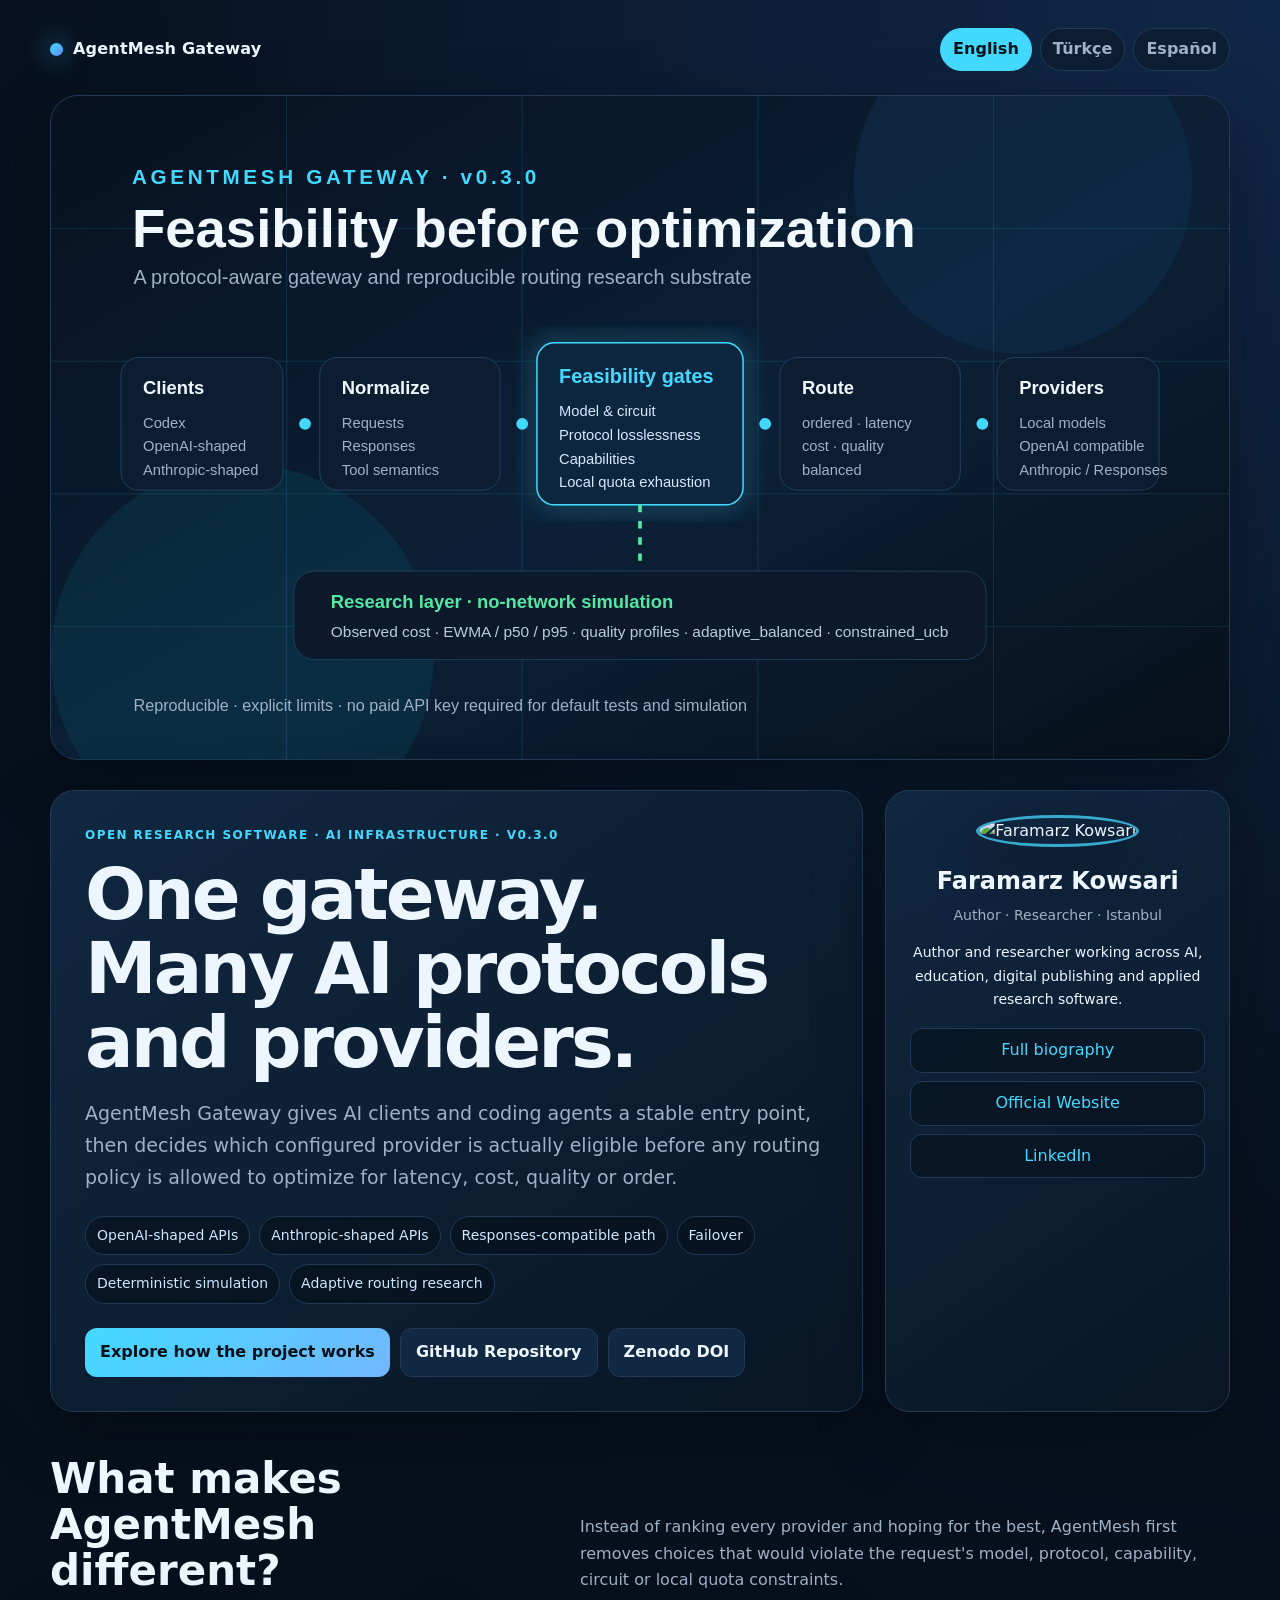
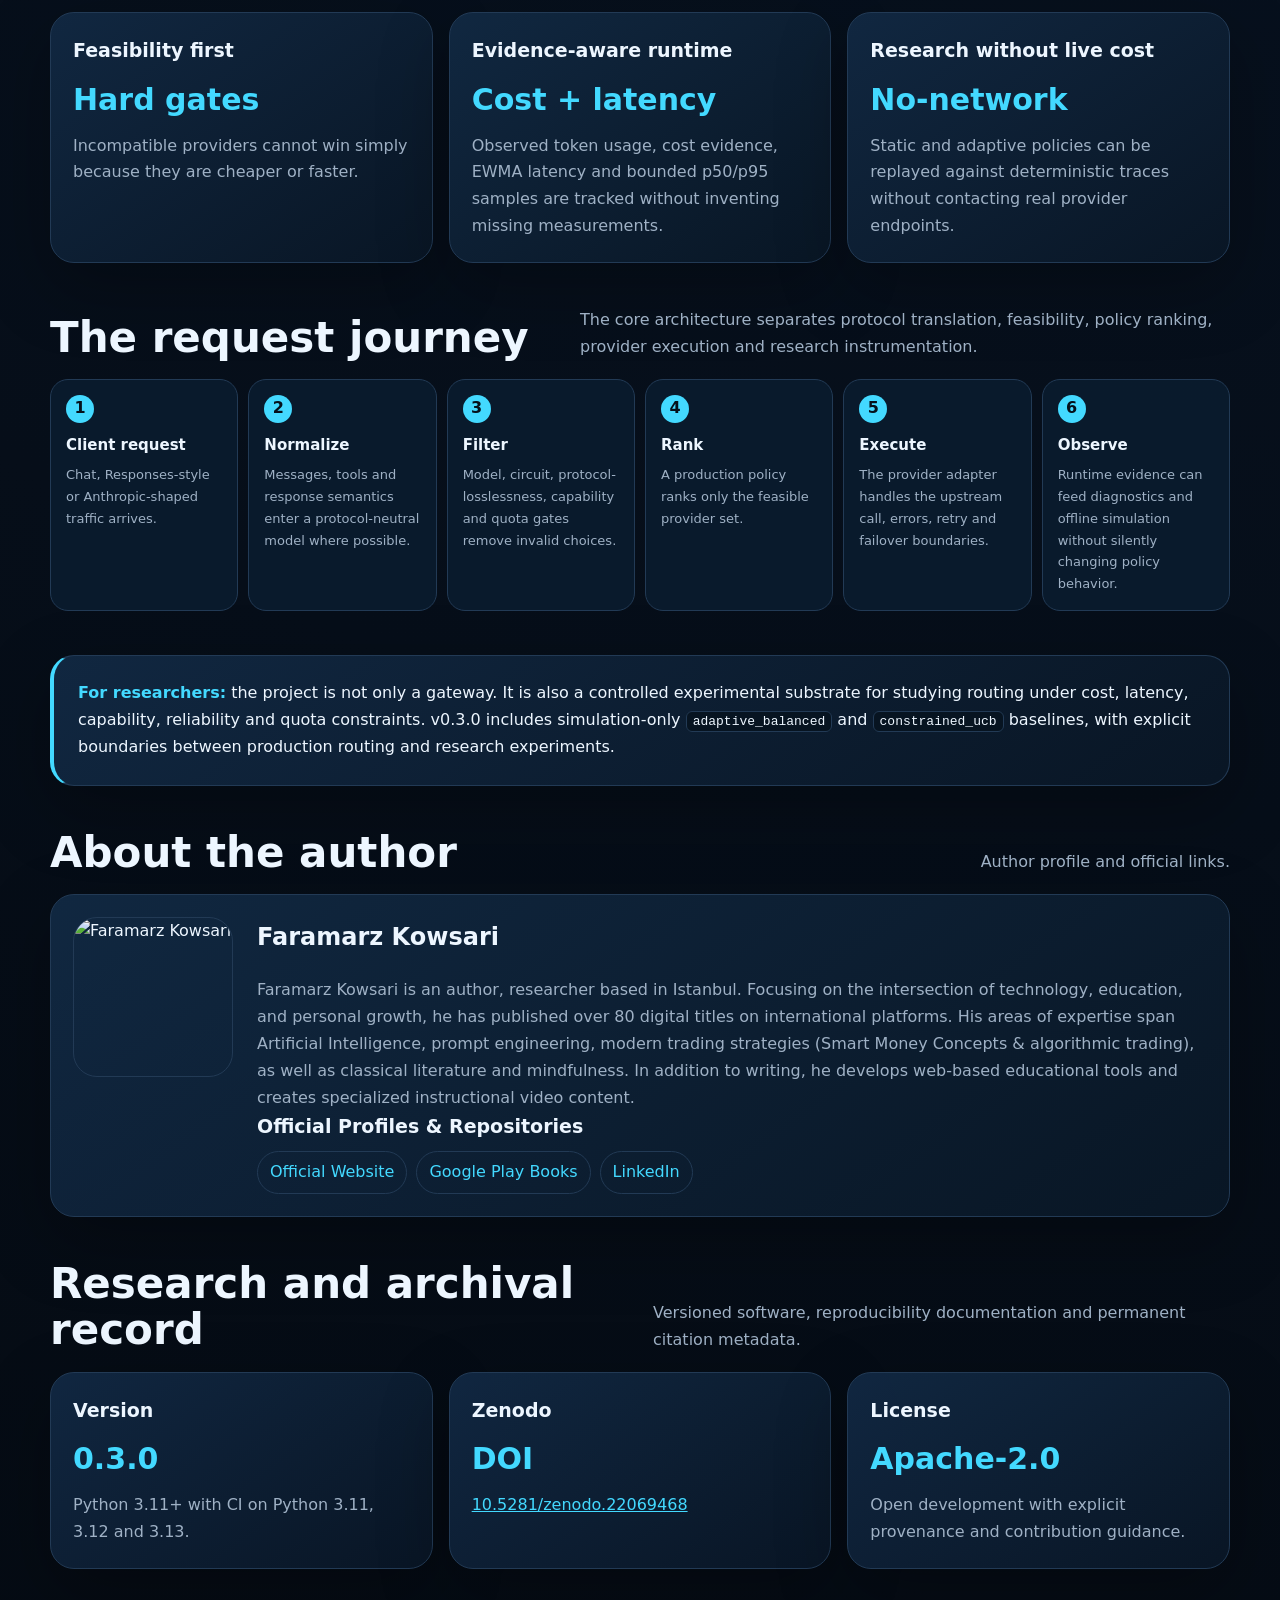
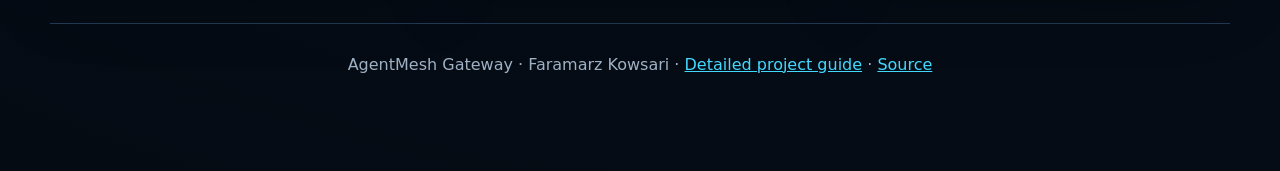
==== docs/index.html @ 1b76b14b "docs: add English AgentMesh landing page" ====
<!doctype html><html lang="en"><head><meta charset="utf-8"><meta name="viewport" content="width=device-width,initial-scale=1"><title>AgentMesh Gateway | Protocol-Aware AI Gateway & Routing Research</title><meta name="description" content="AgentMesh Gateway is a protocol-aware AI coding-agent and model gateway with feasibility-first routing, fallback, observed evidence, deterministic simulation and offline adaptive-routing research tools."><meta name="author" content="Faramarz Kowsari"><meta name="robots" content="index,follow,max-image-preview:large"><link rel="canonical" href="https://faramarzkowsari.github.io/agentmesh-gateway/"><link rel="alternate" hreflang="en" href="https://faramarzkowsari.github.io/agentmesh-gateway/"><link rel="alternate" hreflang="tr" href="https://faramarzkowsari.github.io/agentmesh-gateway/tr/"><link rel="alternate" hreflang="es" href="https://faramarzkowsari.github.io/agentmesh-gateway/es/"><link rel="alternate" hreflang="x-default" href="https://faramarzkowsari.github.io/agentmesh-gateway/"><meta property="og:type" content="website"><meta property="og:title" content="AgentMesh Gateway"><meta property="og:description" content="Feasibility-first AI gateway and reproducible routing research substrate."><meta property="og:url" content="https://faramarzkowsari.github.io/agentmesh-gateway/"><meta property="og:image" content="https://faramarzkowsari.github.io/agentmesh-gateway/assets/agentmesh-hero.svg"><meta name="twitter:card" content="summary_large_image"><link rel="stylesheet" href="assets/site.css"><script type="application/ld+json">{"@context":"https://schema.org","@graph":[{"@type":"Person","@id":"https://faramarzkowsari.github.io/#faramarz-kowsari","name":"Faramarz Kowsari","url":"https://FaramarzKowsari.github.io","image":"https://avatars.githubusercontent.com/u/105053743?v=4&s=640","jobTitle":"Author and Researcher","sameAs":["https://www.linkedin.com/in/faramarzkowsari","https://play.google.com/store/search?q=Faramarz%20Kowsari&c=books"]},{"@type":"SoftwareSourceCode","@id":"https://faramarzkowsari.github.io/agentmesh-gateway/#software","name":"AgentMesh Gateway","version":"0.3.0","codeRepository":"https://github.com/FaramarzKowsari/agentmesh-gateway","programmingLanguage":"Python","license":"https://github.com/FaramarzKowsari/agentmesh-gateway/blob/main/LICENSE","author":{"@id":"https://faramarzkowsari.github.io/#faramarz-kowsari"},"identifier":"10.5281/zenodo.22069468","description":"Protocol-aware AI coding-agent and model gateway with feasibility-first routing and reproducible offline routing research tools."}]}</script></head><body><main class="wrap"><div class="topbar"><div class="brand"><span class="brand-dot"></span>AgentMesh Gateway</div><nav class="lang"><a class="active" href="./">English</a><a href="tr/">Türkçe</a><a href="es/">Español</a></nav></div><div class="hero-image"><img src="assets/agentmesh-hero.svg" alt="AgentMesh Gateway architecture overview"></div><div class="hero-grid"><header class="hero"><div class="eyebrow">Open research software · AI infrastructure · v0.3.0</div><h1>One gateway. Many AI protocols and providers.</h1><p class="lead">AgentMesh Gateway gives AI clients and coding agents a stable entry point, then decides which configured provider is actually eligible before any routing policy is allowed to optimize for latency, cost, quality or order.</p><div class="tags"><span class="tag">OpenAI-shaped APIs</span><span class="tag">Anthropic-shaped APIs</span><span class="tag">Responses-compatible path</span><span class="tag">Failover</span><span class="tag">Deterministic simulation</span><span class="tag">Adaptive routing research</span></div><div class="actions"><a class="btn primary" href="project.html">Explore how the project works</a><a class="btn" href="https://github.com/FaramarzKowsari/agentmesh-gateway">GitHub Repository</a><a class="btn" href="https://doi.org/10.5281/zenodo.22069468">Zenodo DOI</a></div></header><aside class="profile"><img src="https://avatars.githubusercontent.com/u/105053743?v=4&s=640" alt="Faramarz Kowsari"><h2>Faramarz Kowsari</h2><p class="role">Author · Researcher · Istanbul</p><p>Author and researcher working across AI, education, digital publishing and applied research software.</p><div class="profile-links"><a href="#author">Full biography</a><a href="https://FaramarzKowsari.github.io">Official Website</a><a href="https://www.linkedin.com/in/faramarzkowsari">LinkedIn</a></div></aside></div><section><div class="section-title"><h2>What makes AgentMesh different?</h2><p>Instead of ranking every provider and hoping for the best, AgentMesh first removes choices that would violate the request's model, protocol, capability, circuit or local quota constraints.</p></div><div class="grid"><div class="card"><h3>Feasibility first</h3><strong class="metric">Hard gates</strong><p>Incompatible providers cannot win simply because they are cheaper or faster.</p></div><div class="card"><h3>Evidence-aware runtime</h3><strong class="metric">Cost + latency</strong><p>Observed token usage, cost evidence, EWMA latency and bounded p50/p95 samples are tracked without inventing missing measurements.</p></div><div class="card"><h3>Research without live cost</h3><strong class="metric">No-network</strong><p>Static and adaptive policies can be replayed against deterministic traces without contacting real provider endpoints.</p></div></div></section><section><div class="section-title"><h2>The request journey</h2><p>The core architecture separates protocol translation, feasibility, policy ranking, provider execution and research instrumentation.</p></div><div class="flow"><div class="step"><span class="n">1</span><h3>Client request</h3><p>Chat, Responses-style or Anthropic-shaped traffic arrives.</p></div><div class="step"><span class="n">2</span><h3>Normalize</h3><p>Messages, tools and response semantics enter a protocol-neutral model where possible.</p></div><div class="step"><span class="n">3</span><h3>Filter</h3><p>Model, circuit, protocol-losslessness, capability and quota gates remove invalid choices.</p></div><div class="step"><span class="n">4</span><h3>Rank</h3><p>A production policy ranks only the feasible provider set.</p></div><div class="step"><span class="n">5</span><h3>Execute</h3><p>The provider adapter handles the upstream call, errors, retry and failover boundaries.</p></div><div class="step"><span class="n">6</span><h3>Observe</h3><p>Runtime evidence can feed diagnostics and offline simulation without silently changing policy behavior.</p></div></div></section><section><div class="callout"><strong>For researchers:</strong> the project is not only a gateway. It is also a controlled experimental substrate for studying routing under cost, latency, capability, reliability and quota constraints. v0.3.0 includes simulation-only <code>adaptive_balanced</code> and <code>constrained_ucb</code> baselines, with explicit boundaries between production routing and research experiments.</div></section><section id="author"><div class="section-title"><h2>About the author</h2><p>Author profile and official links.</p></div><div class="card author"><img src="https://avatars.githubusercontent.com/u/105053743?v=4&s=640" alt="Faramarz Kowsari"><div><h2>Faramarz Kowsari</h2><p>Faramarz Kowsari is an author, researcher based in Istanbul. Focusing on the intersection of technology, education, and personal growth, he has published over 80 digital titles on international platforms. His areas of expertise span Artificial Intelligence, prompt engineering, modern trading strategies (Smart Money Concepts &amp; algorithmic trading), as well as classical literature and mindfulness. In addition to writing, he develops web-based educational tools and creates specialized instructional video content.</p><h3>Official Profiles &amp; Repositories</h3><div class="official"><a href="https://FaramarzKowsari.github.io">Official Website</a><a href="https://play.google.com/store/search?q=Faramarz%20Kowsari&c=books">Google Play Books</a><a href="https://www.linkedin.com/in/faramarzkowsari">LinkedIn</a></div></div></div></section><section><div class="section-title"><h2>Research and archival record</h2><p>Versioned software, reproducibility documentation and permanent citation metadata.</p></div><div class="grid"><div class="card"><h3>Version</h3><strong class="metric">0.3.0</strong><p>Python 3.11+ with CI on Python 3.11, 3.12 and 3.13.</p></div><div class="card"><h3>Zenodo</h3><strong class="metric">DOI</strong><p><a href="https://doi.org/10.5281/zenodo.22069468">10.5281/zenodo.22069468</a></p></div><div class="card"><h3>License</h3><strong class="metric">Apache-2.0</strong><p>Open development with explicit provenance and contribution guidance.</p></div></div></section><footer class="footer">AgentMesh Gateway · Faramarz Kowsari · <a href="project.html">Detailed project guide</a> · <a href="https://github.com/FaramarzKowsari/agentmesh-gateway">Source</a></footer></main></body></html>
---- docs/assets/site.css ----
:root{--bg:#07111f;--panel:#0d1d31;--panel2:#10263f;--line:#223a55;--text:#edf6ff;--muted:#9fb1c5;--cyan:#43d9ff;--blue:#5b8cff;--green:#55e7a3;--orange:#ffb45c;--shadow:0 24px 70px rgba(0,0,0,.28)}*{box-sizing:border-box}html{scroll-behavior:smooth}body{margin:0;background:radial-gradient(circle at top right,#102848 0,#07111f 34%,#050b13 100%);color:var(--text);font-family:Inter,ui-sans-serif,system-ui,-apple-system,BlinkMacSystemFont,"Segoe UI",sans-serif;line-height:1.68}a{color:var(--cyan)}img{max-width:100%}.wrap{width:min(1180px,calc(100% - 34px));margin:auto;padding:28px 0 64px}.topbar{display:flex;align-items:center;justify-content:space-between;gap:18px;margin-bottom:24px}.brand{display:flex;align-items:center;gap:10px;font-weight:850;letter-spacing:.2px}.brand-dot{width:13px;height:13px;border-radius:50%;background:linear-gradient(135deg,var(--cyan),var(--blue));box-shadow:0 0 26px rgba(67,217,255,.8)}.lang{display:flex;gap:8px;flex-wrap:wrap}.lang a{padding:7px 12px;border:1px solid var(--line);border-radius:999px;text-decoration:none;color:var(--muted);font-weight:700;background:rgba(12,27,45,.72)}.lang a.active{background:var(--cyan);color:#04101a;border-color:var(--cyan)}.hero-image{border:1px solid var(--line);border-radius:28px;overflow:hidden;background:var(--panel);box-shadow:var(--shadow);margin-bottom:30px}.hero-image img{display:block;width:100%;height:auto}.hero-grid{display:grid;grid-template-columns:minmax(0,1.7fr) minmax(280px,.72fr);gap:22px;align-items:stretch}.hero,.profile,.card,.doc-card,.faq details,.callout{border:1px solid var(--line);background:linear-gradient(145deg,rgba(17,40,66,.96),rgba(9,22,37,.96));border-radius:24px;box-shadow:var(--shadow)}.hero{padding:34px}.eyebrow{color:var(--cyan);font-weight:850;text-transform:uppercase;letter-spacing:.12em;font-size:12px}.hero h1{font-size:clamp(38px,6vw,72px);line-height:1.03;margin:12px 0 18px;letter-spacing:-.04em}.hero .lead{font-size:19px;color:var(--muted);max-width:820px}.tags{display:flex;gap:9px;flex-wrap:wrap;margin:22px 0}.tag{border:1px solid var(--line);border-radius:999px;padding:7px 11px;color:#cfe7ff;background:rgba(5,14,24,.56);font-size:14px}.actions{display:flex;flex-wrap:wrap;gap:10px;margin-top:24px}.btn{display:inline-flex;align-items:center;justify-content:center;padding:10px 15px;border-radius:12px;text-decoration:none;font-weight:800;border:1px solid var(--line);background:#102841;color:var(--text)}.btn.primary{background:linear-gradient(135deg,var(--cyan),#72b7ff);color:#04101a;border:0}.btn.secondary{background:rgba(8,20,34,.75)}.profile{padding:24px;text-align:center}.profile img{width:152px;height:152px;border-radius:50%;object-fit:cover;border:3px solid rgba(67,217,255,.75);box-shadow:0 16px 50px rgba(0,0,0,.32)}.profile h2{margin:14px 0 2px;font-size:24px}.profile .role{color:var(--muted);margin:0 0 14px}.profile p{font-size:14px}.profile-links{display:grid;gap:8px;margin-top:16px}.profile-links a{text-decoration:none;border:1px solid var(--line);border-radius:12px;padding:8px;background:rgba(6,17,29,.62)}section{margin-top:44px}.section-title{display:flex;align-items:end;justify-content:space-between;gap:20px;margin-bottom:18px}.section-title h2{font-size:clamp(28px,4vw,42px);line-height:1.1;margin:0}.section-title p{color:var(--muted);max-width:650px;margin:0}.grid{display:grid;grid-template-columns:repeat(3,1fr);gap:16px}.card{padding:22px}.card h3{margin:0 0 8px;font-size:19px}.card strong.metric{display:block;font-size:30px;color:var(--cyan);margin:7px 0}.card p{margin:0;color:var(--muted)}.flow{display:grid;grid-template-columns:repeat(6,1fr);gap:10px}.flow .step{min-height:128px;padding:15px;border:1px solid var(--line);border-radius:18px;background:rgba(10,29,48,.84)}.flow .n{display:inline-flex;width:28px;height:28px;border-radius:50%;align-items:center;justify-content:center;background:var(--cyan);color:#05111b;font-weight:900}.flow h3{font-size:15px;margin:10px 0 6px}.flow p{font-size:13px;color:var(--muted);margin:0}.callout{padding:24px;border-left:4px solid var(--cyan)}.callout strong{color:var(--cyan)}.author{display:grid;grid-template-columns:160px 1fr;gap:24px;align-items:start}.author img{width:160px;height:160px;border-radius:24px;object-fit:cover;border:1px solid var(--line)}.author h2{margin-top:0}.author p{color:var(--muted)}.official{display:flex;flex-wrap:wrap;gap:9px}.official a{border:1px solid var(--line);border-radius:999px;padding:7px 12px;text-decoration:none}.footer{margin-top:54px;padding:28px 0;border-top:1px solid var(--line);color:var(--muted);text-align:center}.doc-header{padding:34px;border:1px solid var(--line);border-radius:28px;background:linear-gradient(145deg,rgba(17,40,66,.97),rgba(8,19,33,.97));box-shadow:var(--shadow)}.doc-header h1{font-size:clamp(36px,6vw,64px);line-height:1.06;margin:10px 0}.doc-header p{font-size:19px;color:var(--muted);max-width:900px}.doc-layout{display:grid;grid-template-columns:250px minmax(0,1fr);gap:26px;margin-top:28px}.toc{position:sticky;top:18px;align-self:start;border:1px solid var(--line);border-radius:20px;padding:18px;background:rgba(9,23,39,.94)}.toc strong{display:block;margin-bottom:8px}.toc a{display:block;padding:6px 0;color:var(--muted);text-decoration:none;font-size:14px}.toc a:hover{color:var(--cyan)}.doc article{min-width:0}.doc-card{padding:26px;margin-bottom:18px}.doc-card h2{font-size:28px;margin-top:0}.doc-card h3{margin-bottom:6px}.doc-card p,.doc-card li{color:#c8d5e3}.doc-card table{width:100%;border-collapse:collapse;margin-top:15px}.doc-card th,.doc-card td{padding:12px;border:1px solid var(--line);text-align:left;vertical-align:top}.doc-card th{background:rgba(67,217,255,.08)}code{background:#071421;border:1px solid var(--line);padding:2px 6px;border-radius:6px}.code{overflow:auto;background:#050c14;border:1px solid var(--line);border-radius:16px;padding:16px;color:#d8ecff}.faq details{padding:18px 20px;margin-bottom:10px}.faq summary{cursor:pointer;font-weight:800}.faq details p{color:var(--muted)}.badge-row{display:flex;flex-wrap:wrap;gap:8px}.badge{display:inline-flex;padding:7px 10px;border-radius:10px;background:rgba(67,217,255,.08);border:1px solid rgba(67,217,255,.28);color:#c6f4ff;font-size:13px}.muted{color:var(--muted)}@media(max-width:980px){.hero-grid,.doc-layout{grid-template-columns:1fr}.toc{position:relative;top:0}.flow{grid-template-columns:repeat(3,1fr)}.grid{grid-template-columns:1fr 1fr}}@media(max-width:680px){.wrap{width:min(100% - 22px,1180px);padding-top:16px}.topbar{align-items:flex-start;flex-direction:column}.hero{padding:24px}.profile{padding:20px}.grid,.flow,.author{grid-template-columns:1fr}.author img{width:120px;height:120px}.section-title{align-items:flex-start;flex-direction:column}.doc-header{padding:24px}.doc-card{padding:20px}}
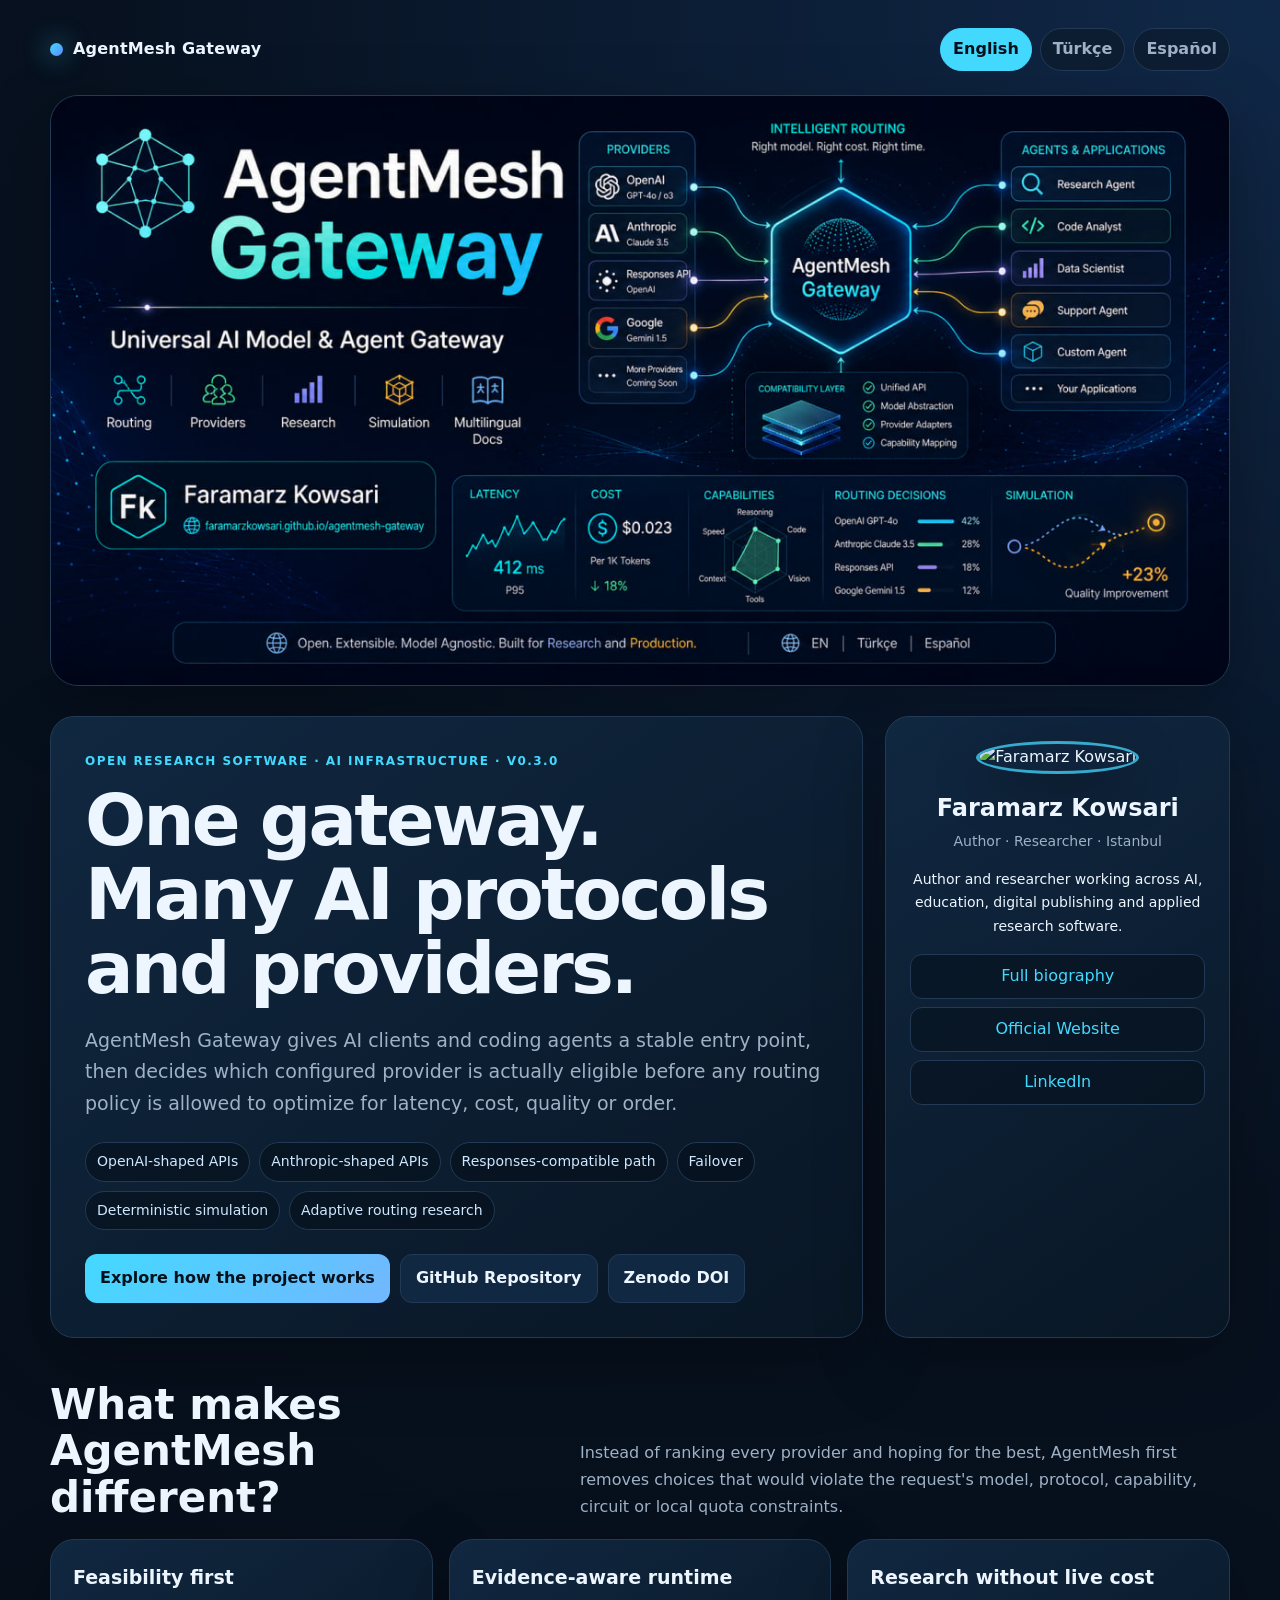
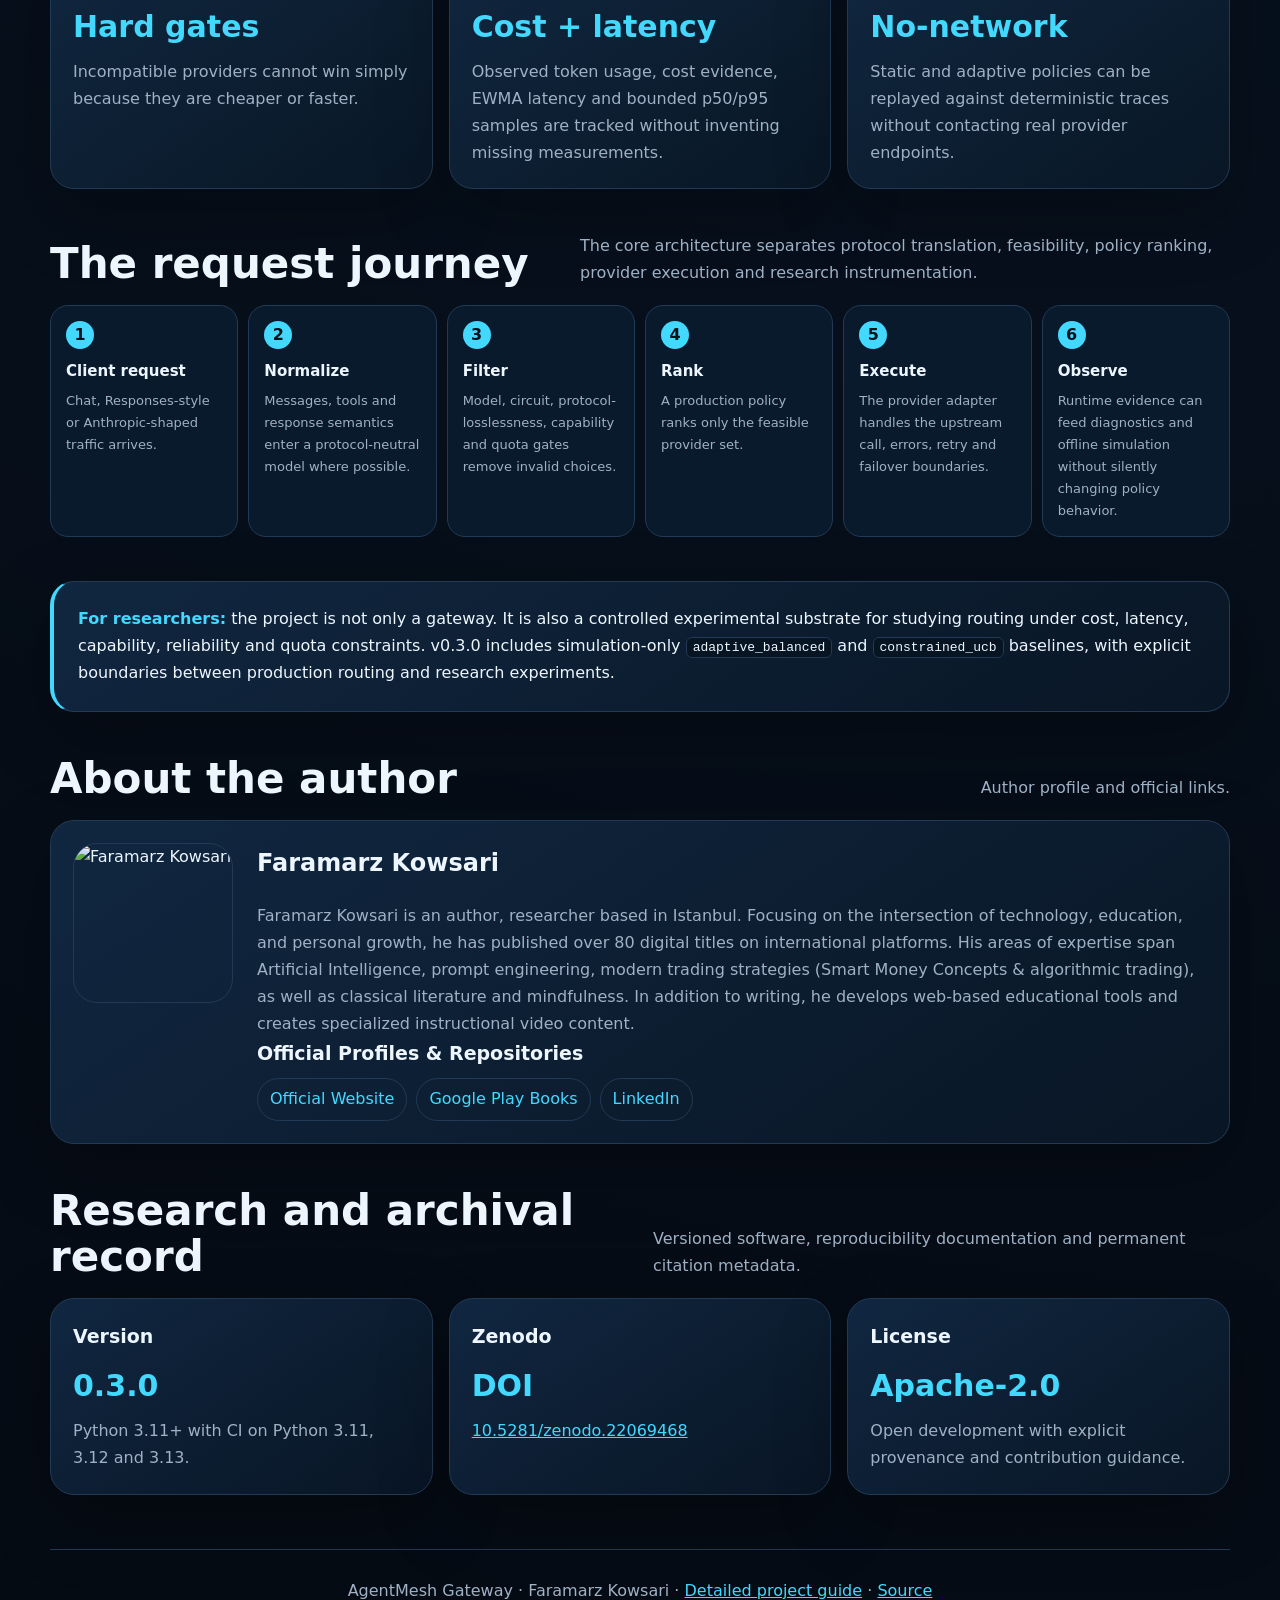
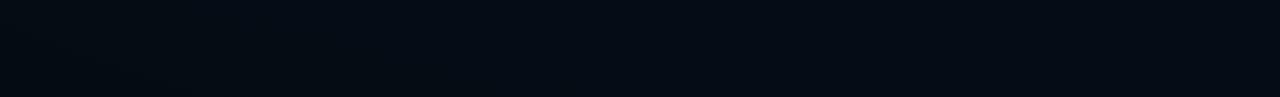
==== commit 52c9e530: "docs: integrate social preview and repair DOI badge" ====
--- a/docs/index.html
+++ b/docs/index.html
@@ -1 +1 @@
-<!doctype html><html lang="en"><head><meta charset="utf-8"><meta name="viewport" content="width=device-width,initial-scale=1"><title>AgentMesh Gateway | Protocol-Aware AI Gateway & Routing Research</title><meta name="description" content="AgentMesh Gateway is a protocol-aware AI coding-agent and model gateway with feasibility-first routing, fallback, observed evidence, deterministic simulation and offline adaptive-routing research tools."><meta name="author" content="Faramarz Kowsari"><meta name="robots" content="index,follow,max-image-preview:large"><link rel="canonical" href="https://faramarzkowsari.github.io/agentmesh-gateway/"><link rel="alternate" hreflang="en" href="https://faramarzkowsari.github.io/agentmesh-gateway/"><link rel="alternate" hreflang="tr" href="https://faramarzkowsari.github.io/agentmesh-gateway/tr/"><link rel="alternate" hreflang="es" href="https://faramarzkowsari.github.io/agentmesh-gateway/es/"><link rel="alternate" hreflang="x-default" href="https://faramarzkowsari.github.io/agentmesh-gateway/"><meta property="og:type" content="website"><meta property="og:title" content="AgentMesh Gateway"><meta property="og:description" content="Feasibility-first AI gateway and reproducible routing research substrate."><meta property="og:url" content="https://faramarzkowsari.github.io/agentmesh-gateway/"><meta property="og:image" content="https://faramarzkowsari.github.io/agentmesh-gateway/assets/agentmesh-hero.svg"><meta name="twitter:card" content="summary_large_image"><link rel="stylesheet" href="assets/site.css"><script type="application/ld+json">{"@context":"https://schema.org","@graph":[{"@type":"Person","@id":"https://faramarzkowsari.github.io/#faramarz-kowsari","name":"Faramarz Kowsari","url":"https://FaramarzKowsari.github.io","image":"https://avatars.githubusercontent.com/u/105053743?v=4&s=640","jobTitle":"Author and Researcher","sameAs":["https://www.linkedin.com/in/faramarzkowsari","https://play.google.com/store/search?q=Faramarz%20Kowsari&c=books"]},{"@type":"SoftwareSourceCode","@id":"https://faramarzkowsari.github.io/agentmesh-gateway/#software","name":"AgentMesh Gateway","version":"0.3.0","codeRepository":"https://github.com/FaramarzKowsari/agentmesh-gateway","programmingLanguage":"Python","license":"https://github.com/FaramarzKowsari/agentmesh-gateway/blob/main/LICENSE","author":{"@id":"https://faramarzkowsari.github.io/#faramarz-kowsari"},"identifier":"10.5281/zenodo.22069468","description":"Protocol-aware AI coding-agent and model gateway with feasibility-first routing and reproducible offline routing research tools."}]}</script></head><body><main class="wrap"><div class="topbar"><div class="brand"><span class="brand-dot"></span>AgentMesh Gateway</div><nav class="lang"><a class="active" href="./">English</a><a href="tr/">Türkçe</a><a href="es/">Español</a></nav></div><div class="hero-image"><img src="assets/agentmesh-hero.svg" alt="AgentMesh Gateway architecture overview"></div><div class="hero-grid"><header class="hero"><div class="eyebrow">Open research software · AI infrastructure · v0.3.0</div><h1>One gateway. Many AI protocols and providers.</h1><p class="lead">AgentMesh Gateway gives AI clients and coding agents a stable entry point, then decides which configured provider is actually eligible before any routing policy is allowed to optimize for latency, cost, quality or order.</p><div class="tags"><span class="tag">OpenAI-shaped APIs</span><span class="tag">Anthropic-shaped APIs</span><span class="tag">Responses-compatible path</span><span class="tag">Failover</span><span class="tag">Deterministic simulation</span><span class="tag">Adaptive routing research</span></div><div class="actions"><a class="btn primary" href="project.html">Explore how the project works</a><a class="btn" href="https://github.com/FaramarzKowsari/agentmesh-gateway">GitHub Repository</a><a class="btn" href="https://doi.org/10.5281/zenodo.22069468">Zenodo DOI</a></div></header><aside class="profile"><img src="https://avatars.githubusercontent.com/u/105053743?v=4&s=640" alt="Faramarz Kowsari"><h2>Faramarz Kowsari</h2><p class="role">Author · Researcher · Istanbul</p><p>Author and researcher working across AI, education, digital publishing and applied research software.</p><div class="profile-links"><a href="#author">Full biography</a><a href="https://FaramarzKowsari.github.io">Official Website</a><a href="https://www.linkedin.com/in/faramarzkowsari">LinkedIn</a></div></aside></div><section><div class="section-title"><h2>What makes AgentMesh different?</h2><p>Instead of ranking every provider and hoping for the best, AgentMesh first removes choices that would violate the request's model, protocol, capability, circuit or local quota constraints.</p></div><div class="grid"><div class="card"><h3>Feasibility first</h3><strong class="metric">Hard gates</strong><p>Incompatible providers cannot win simply because they are cheaper or faster.</p></div><div class="card"><h3>Evidence-aware runtime</h3><strong class="metric">Cost + latency</strong><p>Observed token usage, cost evidence, EWMA latency and bounded p50/p95 samples are tracked without inventing missing measurements.</p></div><div class="card"><h3>Research without live cost</h3><strong class="metric">No-network</strong><p>Static and adaptive policies can be replayed against deterministic traces without contacting real provider endpoints.</p></div></div></section><section><div class="section-title"><h2>The request journey</h2><p>The core architecture separates protocol translation, feasibility, policy ranking, provider execution and research instrumentation.</p></div><div class="flow"><div class="step"><span class="n">1</span><h3>Client request</h3><p>Chat, Responses-style or Anthropic-shaped traffic arrives.</p></div><div class="step"><span class="n">2</span><h3>Normalize</h3><p>Messages, tools and response semantics enter a protocol-neutral model where possible.</p></div><div class="step"><span class="n">3</span><h3>Filter</h3><p>Model, circuit, protocol-losslessness, capability and quota gates remove invalid choices.</p></div><div class="step"><span class="n">4</span><h3>Rank</h3><p>A production policy ranks only the feasible provider set.</p></div><div class="step"><span class="n">5</span><h3>Execute</h3><p>The provider adapter handles the upstream call, errors, retry and failover boundaries.</p></div><div class="step"><span class="n">6</span><h3>Observe</h3><p>Runtime evidence can feed diagnostics and offline simulation without silently changing policy behavior.</p></div></div></section><section><div class="callout"><strong>For researchers:</strong> the project is not only a gateway. It is also a controlled experimental substrate for studying routing under cost, latency, capability, reliability and quota constraints. v0.3.0 includes simulation-only <code>adaptive_balanced</code> and <code>constrained_ucb</code> baselines, with explicit boundaries between production routing and research experiments.</div></section><section id="author"><div class="section-title"><h2>About the author</h2><p>Author profile and official links.</p></div><div class="card author"><img src="https://avatars.githubusercontent.com/u/105053743?v=4&s=640" alt="Faramarz Kowsari"><div><h2>Faramarz Kowsari</h2><p>Faramarz Kowsari is an author, researcher based in Istanbul. Focusing on the intersection of technology, education, and personal growth, he has published over 80 digital titles on international platforms. His areas of expertise span Artificial Intelligence, prompt engineering, modern trading strategies (Smart Money Concepts &amp; algorithmic trading), as well as classical literature and mindfulness. In addition to writing, he develops web-based educational tools and creates specialized instructional video content.</p><h3>Official Profiles &amp; Repositories</h3><div class="official"><a href="https://FaramarzKowsari.github.io">Official Website</a><a href="https://play.google.com/store/search?q=Faramarz%20Kowsari&c=books">Google Play Books</a><a href="https://www.linkedin.com/in/faramarzkowsari">LinkedIn</a></div></div></div></section><section><div class="section-title"><h2>Research and archival record</h2><p>Versioned software, reproducibility documentation and permanent citation metadata.</p></div><div class="grid"><div class="card"><h3>Version</h3><strong class="metric">0.3.0</strong><p>Python 3.11+ with CI on Python 3.11, 3.12 and 3.13.</p></div><div class="card"><h3>Zenodo</h3><strong class="metric">DOI</strong><p><a href="https://doi.org/10.5281/zenodo.22069468">10.5281/zenodo.22069468</a></p></div><div class="card"><h3>License</h3><strong class="metric">Apache-2.0</strong><p>Open development with explicit provenance and contribution guidance.</p></div></div></section><footer class="footer">AgentMesh Gateway · Faramarz Kowsari · <a href="project.html">Detailed project guide</a> · <a href="https://github.com/FaramarzKowsari/agentmesh-gateway">Source</a></footer></main></body></html>+<!doctype html><html lang="en"><head><meta charset="utf-8"><meta name="viewport" content="width=device-width,initial-scale=1"><title>AgentMesh Gateway | Protocol-Aware AI Gateway & Routing Research</title><meta name="description" content="AgentMesh Gateway is a protocol-aware AI coding-agent and model gateway with feasibility-first routing, fallback, observed evidence, deterministic simulation and offline adaptive-routing research tools."><meta name="author" content="Faramarz Kowsari"><meta name="robots" content="index,follow,max-image-preview:large"><link rel="canonical" href="https://faramarzkowsari.github.io/agentmesh-gateway/"><link rel="alternate" hreflang="en" href="https://faramarzkowsari.github.io/agentmesh-gateway/"><link rel="alternate" hreflang="tr" href="https://faramarzkowsari.github.io/agentmesh-gateway/tr/"><link rel="alternate" hreflang="es" href="https://faramarzkowsari.github.io/agentmesh-gateway/es/"><link rel="alternate" hreflang="x-default" href="https://faramarzkowsari.github.io/agentmesh-gateway/"><meta property="og:type" content="website"><meta property="og:locale" content="en_US"><meta property="og:title" content="AgentMesh Gateway | Protocol-Aware AI Gateway & Routing Research"><meta property="og:description" content="Feasibility-first AI gateway and reproducible routing research substrate."><meta property="og:image" content="https://faramarzkowsari.github.io/agentmesh-gateway/social-preview.jpg"><meta property="og:image:secure_url" content="https://faramarzkowsari.github.io/agentmesh-gateway/social-preview.jpg"><meta property="og:image:type" content="image/jpeg"><meta property="og:image:alt" content="AgentMesh Gateway — Faramarz Kowsari"><meta name="twitter:card" content="summary_large_image"><meta name="twitter:title" content="AgentMesh Gateway | Protocol-Aware AI Gateway & Routing Research"><meta name="twitter:description" content="Feasibility-first AI gateway and reproducible routing research substrate."><meta name="twitter:image" content="https://faramarzkowsari.github.io/agentmesh-gateway/social-preview.jpg"><link rel="stylesheet" href="assets/site.css"><script type="application/ld+json">{"@context":"https://schema.org","@graph":[{"@type":"Person","@id":"https://faramarzkowsari.github.io/#faramarz-kowsari","name":"Faramarz Kowsari","url":"https://FaramarzKowsari.github.io","image":"https://avatars.githubusercontent.com/u/105053743?v=4&s=640","jobTitle":"Author and Researcher","sameAs":["https://www.linkedin.com/in/faramarzkowsari","https://play.google.com/store/search?q=Faramarz%20Kowsari&c=books"]},{"@type":"SoftwareSourceCode","@id":"https://faramarzkowsari.github.io/agentmesh-gateway/#software","name":"AgentMesh Gateway","version":"0.3.0","codeRepository":"https://github.com/FaramarzKowsari/agentmesh-gateway","programmingLanguage":"Python","license":"https://github.com/FaramarzKowsari/agentmesh-gateway/blob/main/LICENSE","author":{"@id":"https://faramarzkowsari.github.io/#faramarz-kowsari"},"identifier":"10.5281/zenodo.22069468","description":"Protocol-aware AI coding-agent and model gateway with feasibility-first routing and reproducible offline routing research tools."}]}</script></head><body><main class="wrap"><div class="topbar"><div class="brand"><span class="brand-dot"></span>AgentMesh Gateway</div><nav class="lang"><a class="active" href="./">English</a><a href="tr/">Türkçe</a><a href="es/">Español</a></nav></div><div class="hero-image"><img src="social-preview.jpg" alt="AgentMesh Gateway social preview by Faramarz Kowsari"></div><div class="hero-grid"><header class="hero"><div class="eyebrow">Open research software · AI infrastructure · v0.3.0</div><h1>One gateway. Many AI protocols and providers.</h1><p class="lead">AgentMesh Gateway gives AI clients and coding agents a stable entry point, then decides which configured provider is actually eligible before any routing policy is allowed to optimize for latency, cost, quality or order.</p><div class="tags"><span class="tag">OpenAI-shaped APIs</span><span class="tag">Anthropic-shaped APIs</span><span class="tag">Responses-compatible path</span><span class="tag">Failover</span><span class="tag">Deterministic simulation</span><span class="tag">Adaptive routing research</span></div><div class="actions"><a class="btn primary" href="project.html">Explore how the project works</a><a class="btn" href="https://github.com/FaramarzKowsari/agentmesh-gateway">GitHub Repository</a><a class="btn" href="https://doi.org/10.5281/zenodo.22069468">Zenodo DOI</a></div></header><aside class="profile"><img src="https://avatars.githubusercontent.com/u/105053743?v=4&s=640" alt="Faramarz Kowsari"><h2>Faramarz Kowsari</h2><p class="role">Author · Researcher · Istanbul</p><p>Author and researcher working across AI, education, digital publishing and applied research software.</p><div class="profile-links"><a href="#author">Full biography</a><a href="https://FaramarzKowsari.github.io">Official Website</a><a href="https://www.linkedin.com/in/faramarzkowsari">LinkedIn</a></div></aside></div><section><div class="section-title"><h2>What makes AgentMesh different?</h2><p>Instead of ranking every provider and hoping for the best, AgentMesh first removes choices that would violate the request's model, protocol, capability, circuit or local quota constraints.</p></div><div class="grid"><div class="card"><h3>Feasibility first</h3><strong class="metric">Hard gates</strong><p>Incompatible providers cannot win simply because they are cheaper or faster.</p></div><div class="card"><h3>Evidence-aware runtime</h3><strong class="metric">Cost + latency</strong><p>Observed token usage, cost evidence, EWMA latency and bounded p50/p95 samples are tracked without inventing missing measurements.</p></div><div class="card"><h3>Research without live cost</h3><strong class="metric">No-network</strong><p>Static and adaptive policies can be replayed against deterministic traces without contacting real provider endpoints.</p></div></div></section><section><div class="section-title"><h2>The request journey</h2><p>The core architecture separates protocol translation, feasibility, policy ranking, provider execution and research instrumentation.</p></div><div class="flow"><div class="step"><span class="n">1</span><h3>Client request</h3><p>Chat, Responses-style or Anthropic-shaped traffic arrives.</p></div><div class="step"><span class="n">2</span><h3>Normalize</h3><p>Messages, tools and response semantics enter a protocol-neutral model where possible.</p></div><div class="step"><span class="n">3</span><h3>Filter</h3><p>Model, circuit, protocol-losslessness, capability and quota gates remove invalid choices.</p></div><div class="step"><span class="n">4</span><h3>Rank</h3><p>A production policy ranks only the feasible provider set.</p></div><div class="step"><span class="n">5</span><h3>Execute</h3><p>The provider adapter handles the upstream call, errors, retry and failover boundaries.</p></div><div class="step"><span class="n">6</span><h3>Observe</h3><p>Runtime evidence can feed diagnostics and offline simulation without silently changing policy behavior.</p></div></div></section><section><div class="callout"><strong>For researchers:</strong> the project is not only a gateway. It is also a controlled experimental substrate for studying routing under cost, latency, capability, reliability and quota constraints. v0.3.0 includes simulation-only <code>adaptive_balanced</code> and <code>constrained_ucb</code> baselines, with explicit boundaries between production routing and research experiments.</div></section><section id="author"><div class="section-title"><h2>About the author</h2><p>Author profile and official links.</p></div><div class="card author"><img src="https://avatars.githubusercontent.com/u/105053743?v=4&s=640" alt="Faramarz Kowsari"><div><h2>Faramarz Kowsari</h2><p>Faramarz Kowsari is an author, researcher based in Istanbul. Focusing on the intersection of technology, education, and personal growth, he has published over 80 digital titles on international platforms. His areas of expertise span Artificial Intelligence, prompt engineering, modern trading strategies (Smart Money Concepts &amp; algorithmic trading), as well as classical literature and mindfulness. In addition to writing, he develops web-based educational tools and creates specialized instructional video content.</p><h3>Official Profiles &amp; Repositories</h3><div class="official"><a href="https://FaramarzKowsari.github.io">Official Website</a><a href="https://play.google.com/store/search?q=Faramarz%20Kowsari&c=books">Google Play Books</a><a href="https://www.linkedin.com/in/faramarzkowsari">LinkedIn</a></div></div></div></section><section><div class="section-title"><h2>Research and archival record</h2><p>Versioned software, reproducibility documentation and permanent citation metadata.</p></div><div class="grid"><div class="card"><h3>Version</h3><strong class="metric">0.3.0</strong><p>Python 3.11+ with CI on Python 3.11, 3.12 and 3.13.</p></div><div class="card"><h3>Zenodo</h3><strong class="metric">DOI</strong><p><a href="https://doi.org/10.5281/zenodo.22069468">10.5281/zenodo.22069468</a></p></div><div class="card"><h3>License</h3><strong class="metric">Apache-2.0</strong><p>Open development with explicit provenance and contribution guidance.</p></div></div></section><footer class="footer">AgentMesh Gateway · Faramarz Kowsari · <a href="project.html">Detailed project guide</a> · <a href="https://github.com/FaramarzKowsari/agentmesh-gateway">Source</a></footer></main></body></html>
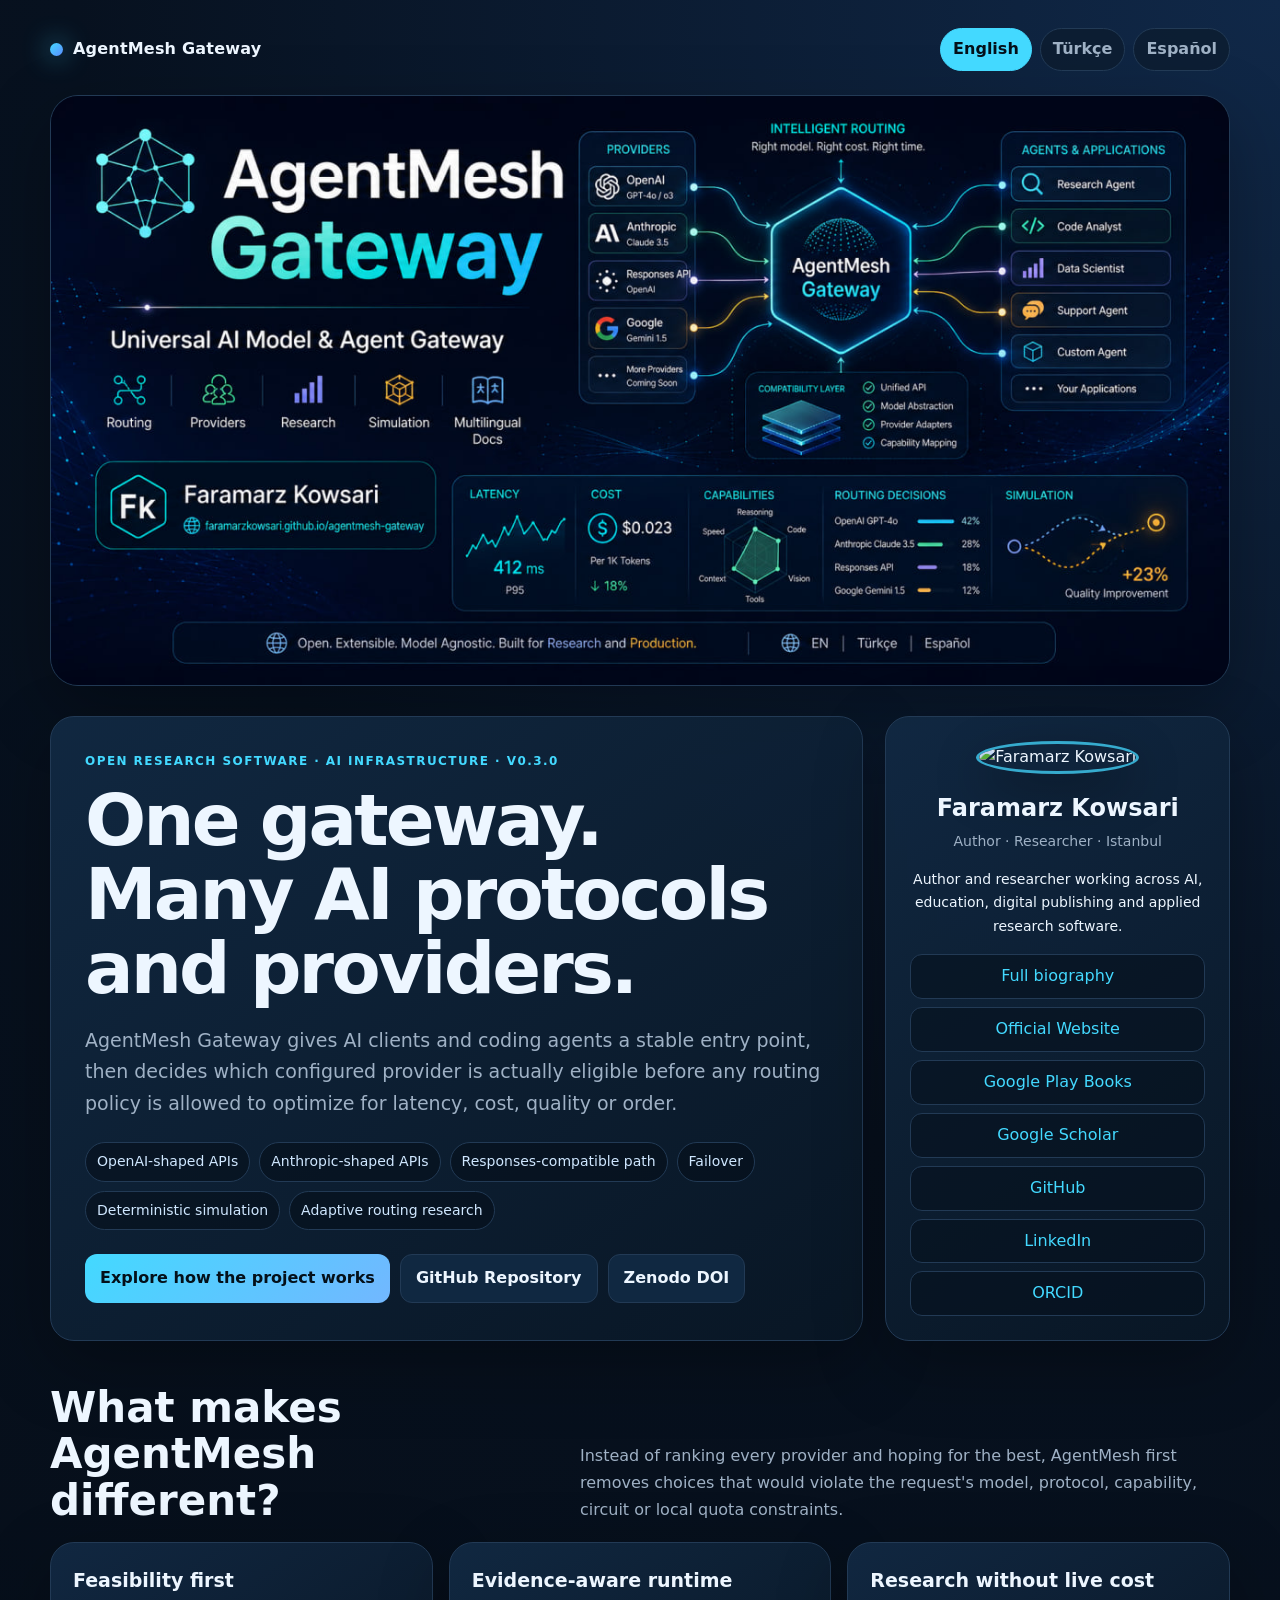
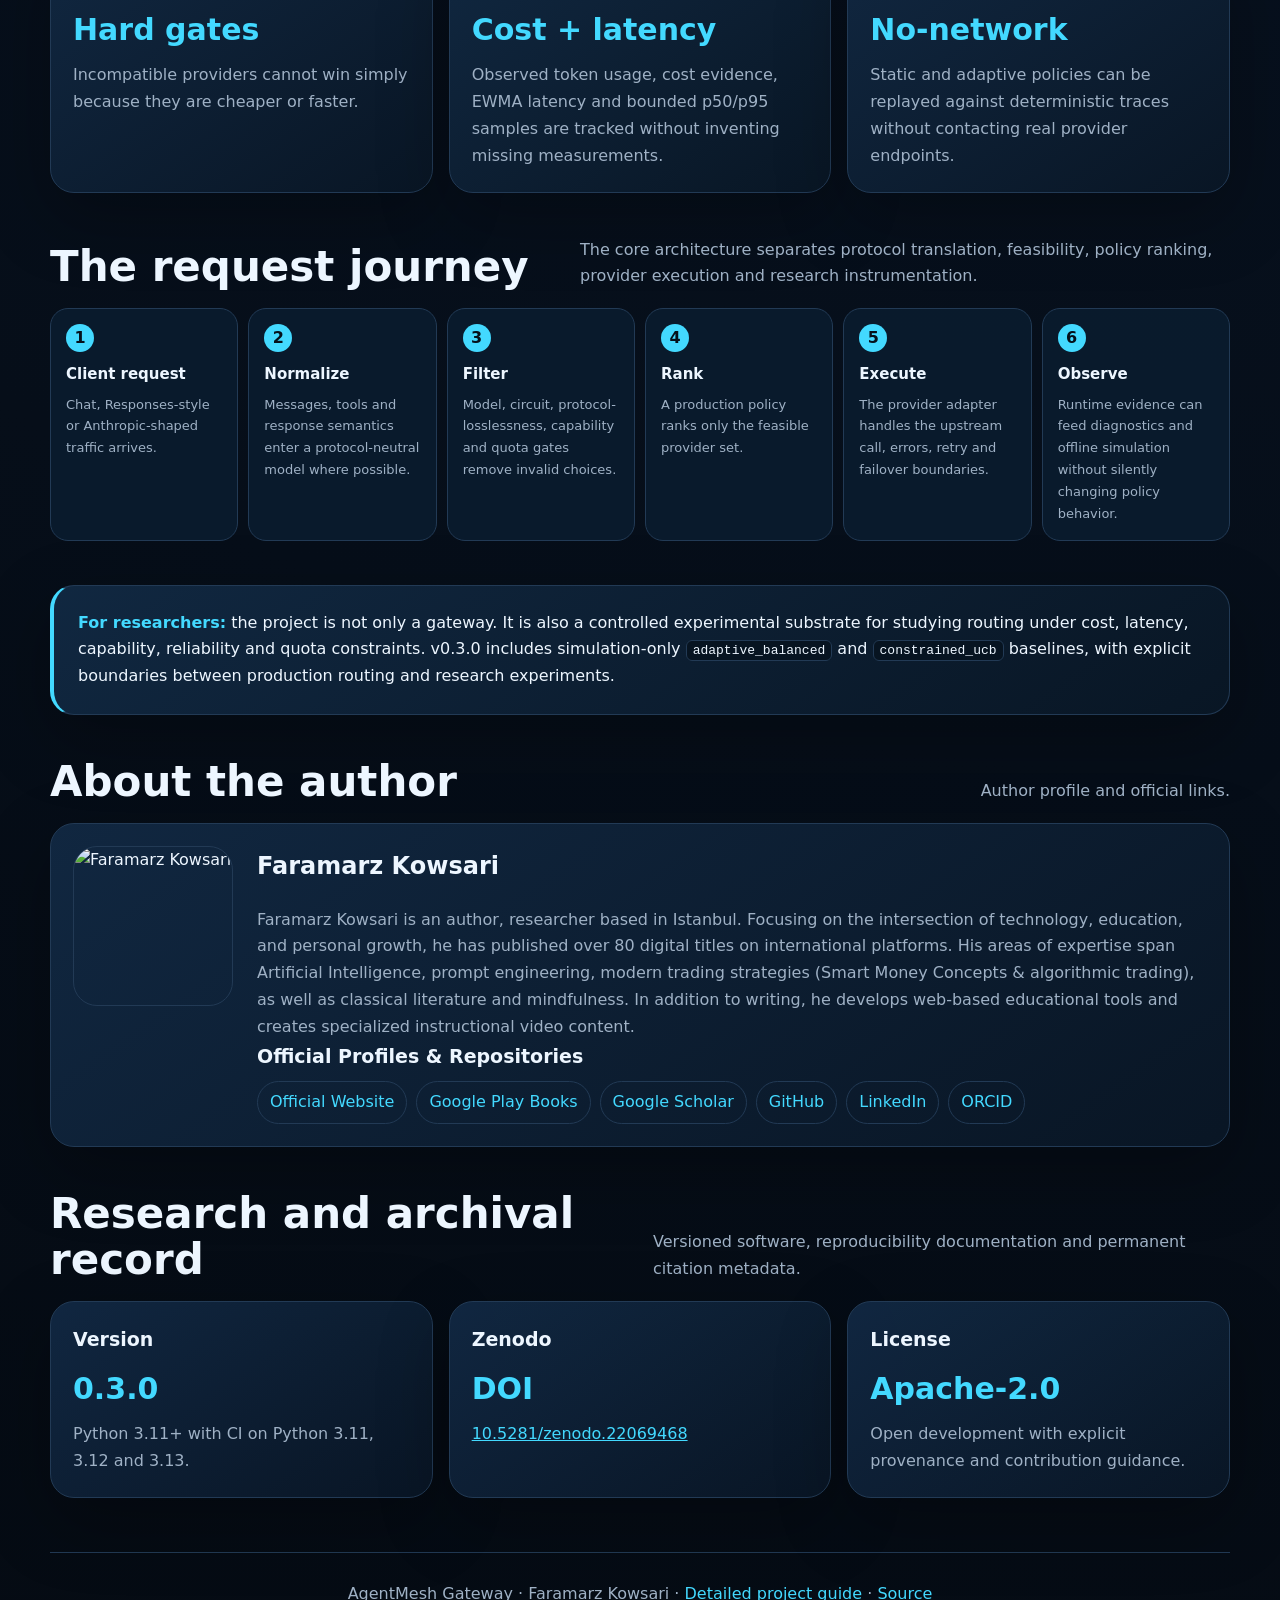
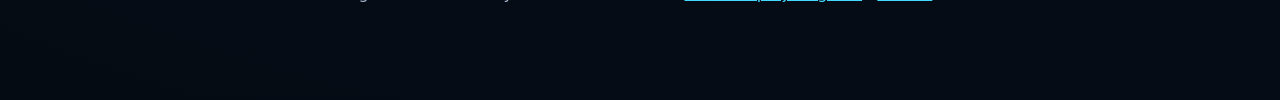
==== commit 70b1b1cb: "docs: complete author profile links" ====
--- a/docs/index.html
+++ b/docs/index.html
@@ -1 +1 @@
-<!doctype html><html lang="en"><head><meta charset="utf-8"><meta name="viewport" content="width=device-width,initial-scale=1"><title>AgentMesh Gateway | Protocol-Aware AI Gateway & Routing Research</title><meta name="description" content="AgentMesh Gateway is a protocol-aware AI coding-agent and model gateway with feasibility-first routing, fallback, observed evidence, deterministic simulation and offline adaptive-routing research tools."><meta name="author" content="Faramarz Kowsari"><meta name="robots" content="index,follow,max-image-preview:large"><link rel="canonical" href="https://faramarzkowsari.github.io/agentmesh-gateway/"><link rel="alternate" hreflang="en" href="https://faramarzkowsari.github.io/agentmesh-gateway/"><link rel="alternate" hreflang="tr" href="https://faramarzkowsari.github.io/agentmesh-gateway/tr/"><link rel="alternate" hreflang="es" href="https://faramarzkowsari.github.io/agentmesh-gateway/es/"><link rel="alternate" hreflang="x-default" href="https://faramarzkowsari.github.io/agentmesh-gateway/"><meta property="og:type" content="website"><meta property="og:locale" content="en_US"><meta property="og:title" content="AgentMesh Gateway | Protocol-Aware AI Gateway & Routing Research"><meta property="og:description" content="Feasibility-first AI gateway and reproducible routing research substrate."><meta property="og:image" content="https://faramarzkowsari.github.io/agentmesh-gateway/social-preview.jpg"><meta property="og:image:secure_url" content="https://faramarzkowsari.github.io/agentmesh-gateway/social-preview.jpg"><meta property="og:image:type" content="image/jpeg"><meta property="og:image:alt" content="AgentMesh Gateway — Faramarz Kowsari"><meta name="twitter:card" content="summary_large_image"><meta name="twitter:title" content="AgentMesh Gateway | Protocol-Aware AI Gateway & Routing Research"><meta name="twitter:description" content="Feasibility-first AI gateway and reproducible routing research substrate."><meta name="twitter:image" content="https://faramarzkowsari.github.io/agentmesh-gateway/social-preview.jpg"><link rel="stylesheet" href="assets/site.css"><script type="application/ld+json">{"@context":"https://schema.org","@graph":[{"@type":"Person","@id":"https://faramarzkowsari.github.io/#faramarz-kowsari","name":"Faramarz Kowsari","url":"https://FaramarzKowsari.github.io","image":"https://avatars.githubusercontent.com/u/105053743?v=4&s=640","jobTitle":"Author and Researcher","sameAs":["https://www.linkedin.com/in/faramarzkowsari","https://play.google.com/store/search?q=Faramarz%20Kowsari&c=books"]},{"@type":"SoftwareSourceCode","@id":"https://faramarzkowsari.github.io/agentmesh-gateway/#software","name":"AgentMesh Gateway","version":"0.3.0","codeRepository":"https://github.com/FaramarzKowsari/agentmesh-gateway","programmingLanguage":"Python","license":"https://github.com/FaramarzKowsari/agentmesh-gateway/blob/main/LICENSE","author":{"@id":"https://faramarzkowsari.github.io/#faramarz-kowsari"},"identifier":"10.5281/zenodo.22069468","description":"Protocol-aware AI coding-agent and model gateway with feasibility-first routing and reproducible offline routing research tools."}]}</script></head><body><main class="wrap"><div class="topbar"><div class="brand"><span class="brand-dot"></span>AgentMesh Gateway</div><nav class="lang"><a class="active" href="./">English</a><a href="tr/">Türkçe</a><a href="es/">Español</a></nav></div><div class="hero-image"><img src="social-preview.jpg" alt="AgentMesh Gateway social preview by Faramarz Kowsari"></div><div class="hero-grid"><header class="hero"><div class="eyebrow">Open research software · AI infrastructure · v0.3.0</div><h1>One gateway. Many AI protocols and providers.</h1><p class="lead">AgentMesh Gateway gives AI clients and coding agents a stable entry point, then decides which configured provider is actually eligible before any routing policy is allowed to optimize for latency, cost, quality or order.</p><div class="tags"><span class="tag">OpenAI-shaped APIs</span><span class="tag">Anthropic-shaped APIs</span><span class="tag">Responses-compatible path</span><span class="tag">Failover</span><span class="tag">Deterministic simulation</span><span class="tag">Adaptive routing research</span></div><div class="actions"><a class="btn primary" href="project.html">Explore how the project works</a><a class="btn" href="https://github.com/FaramarzKowsari/agentmesh-gateway">GitHub Repository</a><a class="btn" href="https://doi.org/10.5281/zenodo.22069468">Zenodo DOI</a></div></header><aside class="profile"><img src="https://avatars.githubusercontent.com/u/105053743?v=4&s=640" alt="Faramarz Kowsari"><h2>Faramarz Kowsari</h2><p class="role">Author · Researcher · Istanbul</p><p>Author and researcher working across AI, education, digital publishing and applied research software.</p><div class="profile-links"><a href="#author">Full biography</a><a href="https://FaramarzKowsari.github.io">Official Website</a><a href="https://www.linkedin.com/in/faramarzkowsari">LinkedIn</a></div></aside></div><section><div class="section-title"><h2>What makes AgentMesh different?</h2><p>Instead of ranking every provider and hoping for the best, AgentMesh first removes choices that would violate the request's model, protocol, capability, circuit or local quota constraints.</p></div><div class="grid"><div class="card"><h3>Feasibility first</h3><strong class="metric">Hard gates</strong><p>Incompatible providers cannot win simply because they are cheaper or faster.</p></div><div class="card"><h3>Evidence-aware runtime</h3><strong class="metric">Cost + latency</strong><p>Observed token usage, cost evidence, EWMA latency and bounded p50/p95 samples are tracked without inventing missing measurements.</p></div><div class="card"><h3>Research without live cost</h3><strong class="metric">No-network</strong><p>Static and adaptive policies can be replayed against deterministic traces without contacting real provider endpoints.</p></div></div></section><section><div class="section-title"><h2>The request journey</h2><p>The core architecture separates protocol translation, feasibility, policy ranking, provider execution and research instrumentation.</p></div><div class="flow"><div class="step"><span class="n">1</span><h3>Client request</h3><p>Chat, Responses-style or Anthropic-shaped traffic arrives.</p></div><div class="step"><span class="n">2</span><h3>Normalize</h3><p>Messages, tools and response semantics enter a protocol-neutral model where possible.</p></div><div class="step"><span class="n">3</span><h3>Filter</h3><p>Model, circuit, protocol-losslessness, capability and quota gates remove invalid choices.</p></div><div class="step"><span class="n">4</span><h3>Rank</h3><p>A production policy ranks only the feasible provider set.</p></div><div class="step"><span class="n">5</span><h3>Execute</h3><p>The provider adapter handles the upstream call, errors, retry and failover boundaries.</p></div><div class="step"><span class="n">6</span><h3>Observe</h3><p>Runtime evidence can feed diagnostics and offline simulation without silently changing policy behavior.</p></div></div></section><section><div class="callout"><strong>For researchers:</strong> the project is not only a gateway. It is also a controlled experimental substrate for studying routing under cost, latency, capability, reliability and quota constraints. v0.3.0 includes simulation-only <code>adaptive_balanced</code> and <code>constrained_ucb</code> baselines, with explicit boundaries between production routing and research experiments.</div></section><section id="author"><div class="section-title"><h2>About the author</h2><p>Author profile and official links.</p></div><div class="card author"><img src="https://avatars.githubusercontent.com/u/105053743?v=4&s=640" alt="Faramarz Kowsari"><div><h2>Faramarz Kowsari</h2><p>Faramarz Kowsari is an author, researcher based in Istanbul. Focusing on the intersection of technology, education, and personal growth, he has published over 80 digital titles on international platforms. His areas of expertise span Artificial Intelligence, prompt engineering, modern trading strategies (Smart Money Concepts &amp; algorithmic trading), as well as classical literature and mindfulness. In addition to writing, he develops web-based educational tools and creates specialized instructional video content.</p><h3>Official Profiles &amp; Repositories</h3><div class="official"><a href="https://FaramarzKowsari.github.io">Official Website</a><a href="https://play.google.com/store/search?q=Faramarz%20Kowsari&c=books">Google Play Books</a><a href="https://www.linkedin.com/in/faramarzkowsari">LinkedIn</a></div></div></div></section><section><div class="section-title"><h2>Research and archival record</h2><p>Versioned software, reproducibility documentation and permanent citation metadata.</p></div><div class="grid"><div class="card"><h3>Version</h3><strong class="metric">0.3.0</strong><p>Python 3.11+ with CI on Python 3.11, 3.12 and 3.13.</p></div><div class="card"><h3>Zenodo</h3><strong class="metric">DOI</strong><p><a href="https://doi.org/10.5281/zenodo.22069468">10.5281/zenodo.22069468</a></p></div><div class="card"><h3>License</h3><strong class="metric">Apache-2.0</strong><p>Open development with explicit provenance and contribution guidance.</p></div></div></section><footer class="footer">AgentMesh Gateway · Faramarz Kowsari · <a href="project.html">Detailed project guide</a> · <a href="https://github.com/FaramarzKowsari/agentmesh-gateway">Source</a></footer></main></body></html>+<!doctype html><html lang="en"><head><meta charset="utf-8"><meta name="viewport" content="width=device-width,initial-scale=1"><title>AgentMesh Gateway | Protocol-Aware AI Gateway & Routing Research</title><meta name="description" content="AgentMesh Gateway is a protocol-aware AI coding-agent and model gateway with feasibility-first routing, fallback, observed evidence, deterministic simulation and offline adaptive-routing research tools."><meta name="author" content="Faramarz Kowsari"><meta name="robots" content="index,follow,max-image-preview:large"><link rel="canonical" href="https://faramarzkowsari.github.io/agentmesh-gateway/"><link rel="alternate" hreflang="en" href="https://faramarzkowsari.github.io/agentmesh-gateway/"><link rel="alternate" hreflang="tr" href="https://faramarzkowsari.github.io/agentmesh-gateway/tr/"><link rel="alternate" hreflang="es" href="https://faramarzkowsari.github.io/agentmesh-gateway/es/"><link rel="alternate" hreflang="x-default" href="https://faramarzkowsari.github.io/agentmesh-gateway/"><meta property="og:type" content="website"><meta property="og:locale" content="en_US"><meta property="og:title" content="AgentMesh Gateway | Protocol-Aware AI Gateway & Routing Research"><meta property="og:description" content="Feasibility-first AI gateway and reproducible routing research substrate."><meta property="og:image" content="https://faramarzkowsari.github.io/agentmesh-gateway/social-preview.jpg"><meta property="og:image:secure_url" content="https://faramarzkowsari.github.io/agentmesh-gateway/social-preview.jpg"><meta property="og:image:type" content="image/jpeg"><meta property="og:image:alt" content="AgentMesh Gateway — Faramarz Kowsari"><meta name="twitter:card" content="summary_large_image"><meta name="twitter:title" content="AgentMesh Gateway | Protocol-Aware AI Gateway & Routing Research"><meta name="twitter:description" content="Feasibility-first AI gateway and reproducible routing research substrate."><meta name="twitter:image" content="https://faramarzkowsari.github.io/agentmesh-gateway/social-preview.jpg"><link rel="stylesheet" href="assets/site.css"><script type="application/ld+json">{"@context":"https://schema.org","@graph":[{"@type":"Person","@id":"https://faramarzkowsari.github.io/#faramarz-kowsari","name":"Faramarz Kowsari","url":"https://FaramarzKowsari.github.io","image":"https://avatars.githubusercontent.com/u/105053743?v=4&s=640","jobTitle":"Author and Researcher","sameAs":["https://play.google.com/store/search?q=Faramarz%20Kowsari&c=books","https://scholar.google.com/citations?user=G7tP5WMAAAAJ&hl=en","https://github.com/FaramarzKowsari","https://www.linkedin.com/in/faramarzkowsari","https://orcid.org/0000-0003-1692-0453"]},{"@type":"SoftwareSourceCode","@id":"https://faramarzkowsari.github.io/agentmesh-gateway/#software","name":"AgentMesh Gateway","version":"0.3.0","codeRepository":"https://github.com/FaramarzKowsari/agentmesh-gateway","programmingLanguage":"Python","license":"https://github.com/FaramarzKowsari/agentmesh-gateway/blob/main/LICENSE","author":{"@id":"https://faramarzkowsari.github.io/#faramarz-kowsari"},"identifier":"10.5281/zenodo.22069468","description":"Protocol-aware AI coding-agent and model gateway with feasibility-first routing and reproducible offline routing research tools."}]}</script></head><body><main class="wrap"><div class="topbar"><div class="brand"><span class="brand-dot"></span>AgentMesh Gateway</div><nav class="lang"><a class="active" href="./">English</a><a href="tr/">Türkçe</a><a href="es/">Español</a></nav></div><div class="hero-image"><img src="social-preview.jpg" alt="AgentMesh Gateway social preview by Faramarz Kowsari"></div><div class="hero-grid"><header class="hero"><div class="eyebrow">Open research software · AI infrastructure · v0.3.0</div><h1>One gateway. Many AI protocols and providers.</h1><p class="lead">AgentMesh Gateway gives AI clients and coding agents a stable entry point, then decides which configured provider is actually eligible before any routing policy is allowed to optimize for latency, cost, quality or order.</p><div class="tags"><span class="tag">OpenAI-shaped APIs</span><span class="tag">Anthropic-shaped APIs</span><span class="tag">Responses-compatible path</span><span class="tag">Failover</span><span class="tag">Deterministic simulation</span><span class="tag">Adaptive routing research</span></div><div class="actions"><a class="btn primary" href="project.html">Explore how the project works</a><a class="btn" href="https://github.com/FaramarzKowsari/agentmesh-gateway">GitHub Repository</a><a class="btn" href="https://doi.org/10.5281/zenodo.22069468">Zenodo DOI</a></div></header><aside class="profile"><img src="https://avatars.githubusercontent.com/u/105053743?v=4&s=640" alt="Faramarz Kowsari"><h2>Faramarz Kowsari</h2><p class="role">Author · Researcher · Istanbul</p><p>Author and researcher working across AI, education, digital publishing and applied research software.</p><div class="profile-links"><a href="#author">Full biography</a><a href="https://FaramarzKowsari.github.io">Official Website</a><a href="https://play.google.com/store/search?q=Faramarz%20Kowsari&c=books">Google Play Books</a><a href="https://scholar.google.com/citations?user=G7tP5WMAAAAJ&hl=en">Google Scholar</a><a href="https://github.com/FaramarzKowsari">GitHub</a><a href="https://www.linkedin.com/in/faramarzkowsari">LinkedIn</a><a href="https://orcid.org/0000-0003-1692-0453">ORCID</a></div></aside></div><section><div class="section-title"><h2>What makes AgentMesh different?</h2><p>Instead of ranking every provider and hoping for the best, AgentMesh first removes choices that would violate the request's model, protocol, capability, circuit or local quota constraints.</p></div><div class="grid"><div class="card"><h3>Feasibility first</h3><strong class="metric">Hard gates</strong><p>Incompatible providers cannot win simply because they are cheaper or faster.</p></div><div class="card"><h3>Evidence-aware runtime</h3><strong class="metric">Cost + latency</strong><p>Observed token usage, cost evidence, EWMA latency and bounded p50/p95 samples are tracked without inventing missing measurements.</p></div><div class="card"><h3>Research without live cost</h3><strong class="metric">No-network</strong><p>Static and adaptive policies can be replayed against deterministic traces without contacting real provider endpoints.</p></div></div></section><section><div class="section-title"><h2>The request journey</h2><p>The core architecture separates protocol translation, feasibility, policy ranking, provider execution and research instrumentation.</p></div><div class="flow"><div class="step"><span class="n">1</span><h3>Client request</h3><p>Chat, Responses-style or Anthropic-shaped traffic arrives.</p></div><div class="step"><span class="n">2</span><h3>Normalize</h3><p>Messages, tools and response semantics enter a protocol-neutral model where possible.</p></div><div class="step"><span class="n">3</span><h3>Filter</h3><p>Model, circuit, protocol-losslessness, capability and quota gates remove invalid choices.</p></div><div class="step"><span class="n">4</span><h3>Rank</h3><p>A production policy ranks only the feasible provider set.</p></div><div class="step"><span class="n">5</span><h3>Execute</h3><p>The provider adapter handles the upstream call, errors, retry and failover boundaries.</p></div><div class="step"><span class="n">6</span><h3>Observe</h3><p>Runtime evidence can feed diagnostics and offline simulation without silently changing policy behavior.</p></div></div></section><section><div class="callout"><strong>For researchers:</strong> the project is not only a gateway. It is also a controlled experimental substrate for studying routing under cost, latency, capability, reliability and quota constraints. v0.3.0 includes simulation-only <code>adaptive_balanced</code> and <code>constrained_ucb</code> baselines, with explicit boundaries between production routing and research experiments.</div></section><section id="author"><div class="section-title"><h2>About the author</h2><p>Author profile and official links.</p></div><div class="card author"><img src="https://avatars.githubusercontent.com/u/105053743?v=4&s=640" alt="Faramarz Kowsari"><div><h2>Faramarz Kowsari</h2><p>Faramarz Kowsari is an author, researcher based in Istanbul. Focusing on the intersection of technology, education, and personal growth, he has published over 80 digital titles on international platforms. His areas of expertise span Artificial Intelligence, prompt engineering, modern trading strategies (Smart Money Concepts &amp; algorithmic trading), as well as classical literature and mindfulness. In addition to writing, he develops web-based educational tools and creates specialized instructional video content.</p><h3>Official Profiles &amp; Repositories</h3><div class="official"><a href="https://FaramarzKowsari.github.io">Official Website</a><a href="https://play.google.com/store/search?q=Faramarz%20Kowsari&c=books">Google Play Books</a><a href="https://scholar.google.com/citations?user=G7tP5WMAAAAJ&hl=en">Google Scholar</a><a href="https://github.com/FaramarzKowsari">GitHub</a><a href="https://www.linkedin.com/in/faramarzkowsari">LinkedIn</a><a href="https://orcid.org/0000-0003-1692-0453">ORCID</a></div></div></div></section><section><div class="section-title"><h2>Research and archival record</h2><p>Versioned software, reproducibility documentation and permanent citation metadata.</p></div><div class="grid"><div class="card"><h3>Version</h3><strong class="metric">0.3.0</strong><p>Python 3.11+ with CI on Python 3.11, 3.12 and 3.13.</p></div><div class="card"><h3>Zenodo</h3><strong class="metric">DOI</strong><p><a href="https://doi.org/10.5281/zenodo.22069468">10.5281/zenodo.22069468</a></p></div><div class="card"><h3>License</h3><strong class="metric">Apache-2.0</strong><p>Open development with explicit provenance and contribution guidance.</p></div></div></section><footer class="footer">AgentMesh Gateway · Faramarz Kowsari · <a href="project.html">Detailed project guide</a> · <a href="https://github.com/FaramarzKowsari/agentmesh-gateway">Source</a></footer></main></body></html>
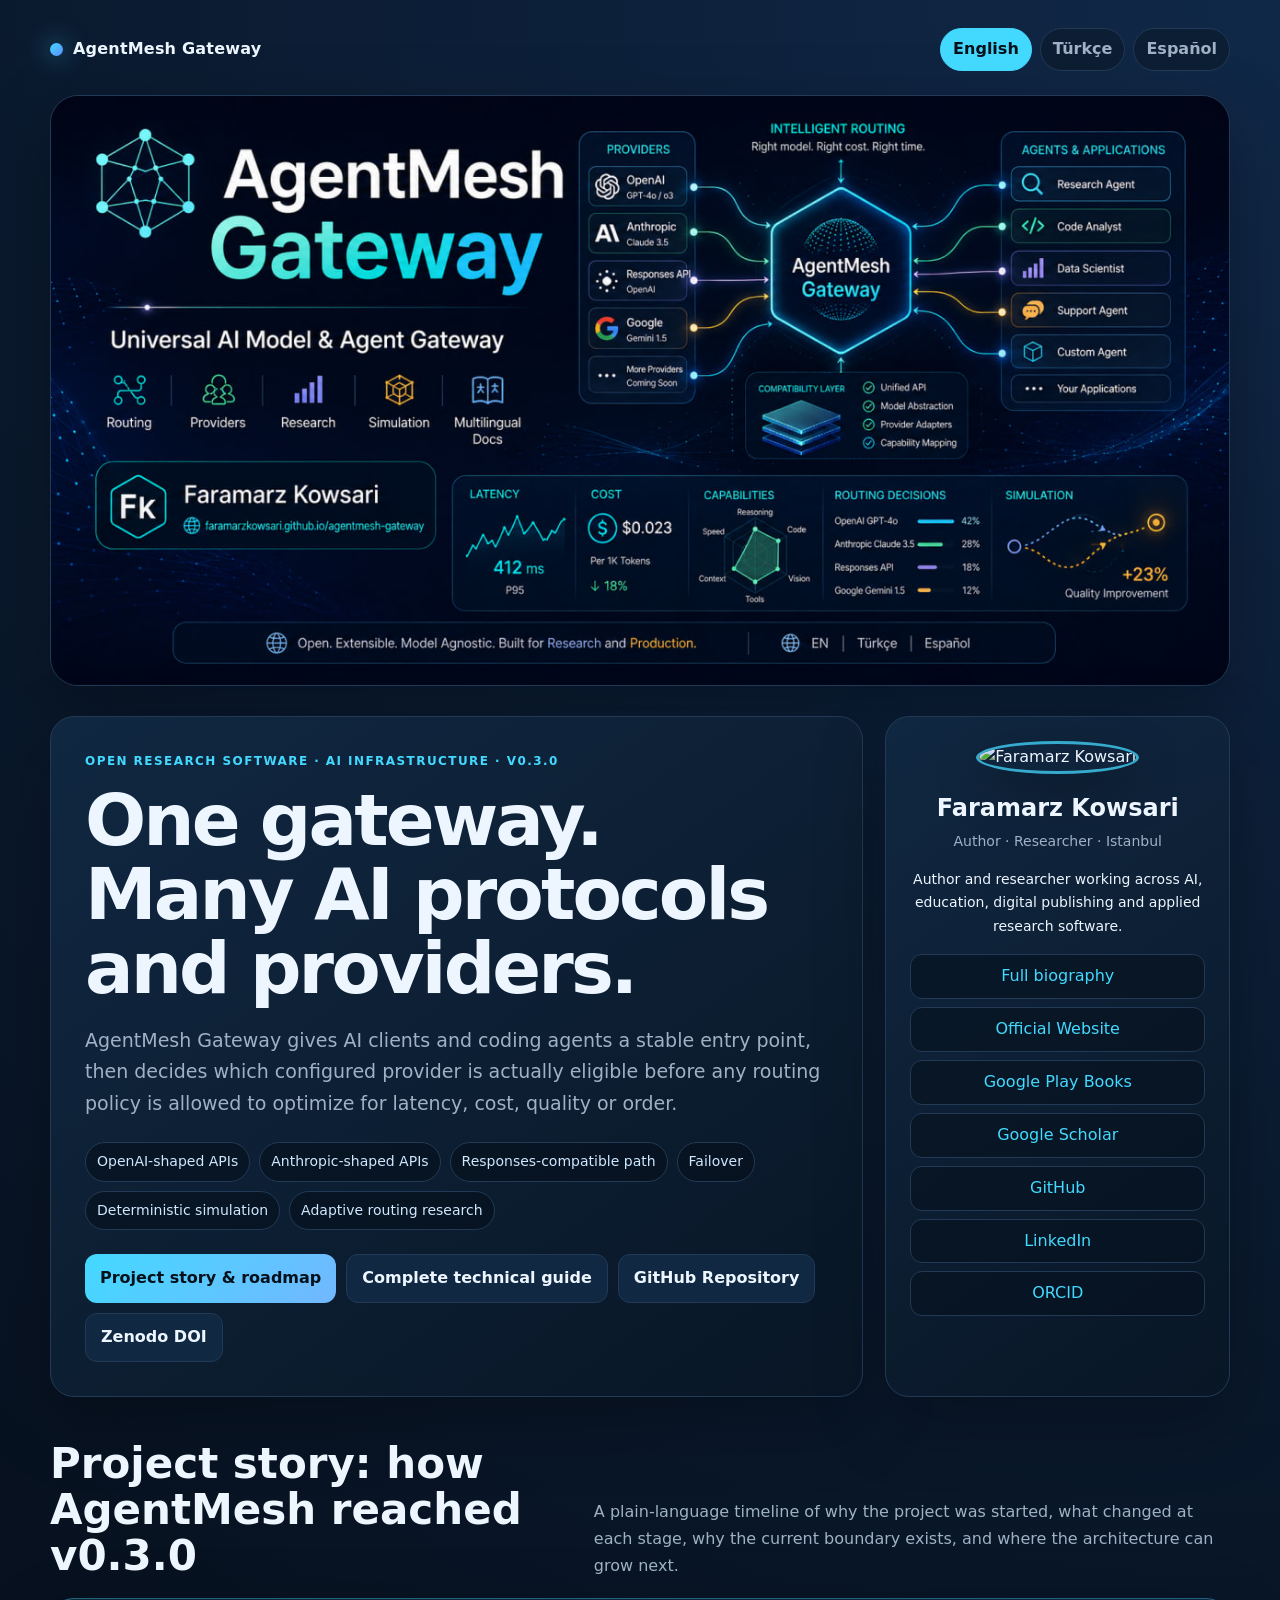
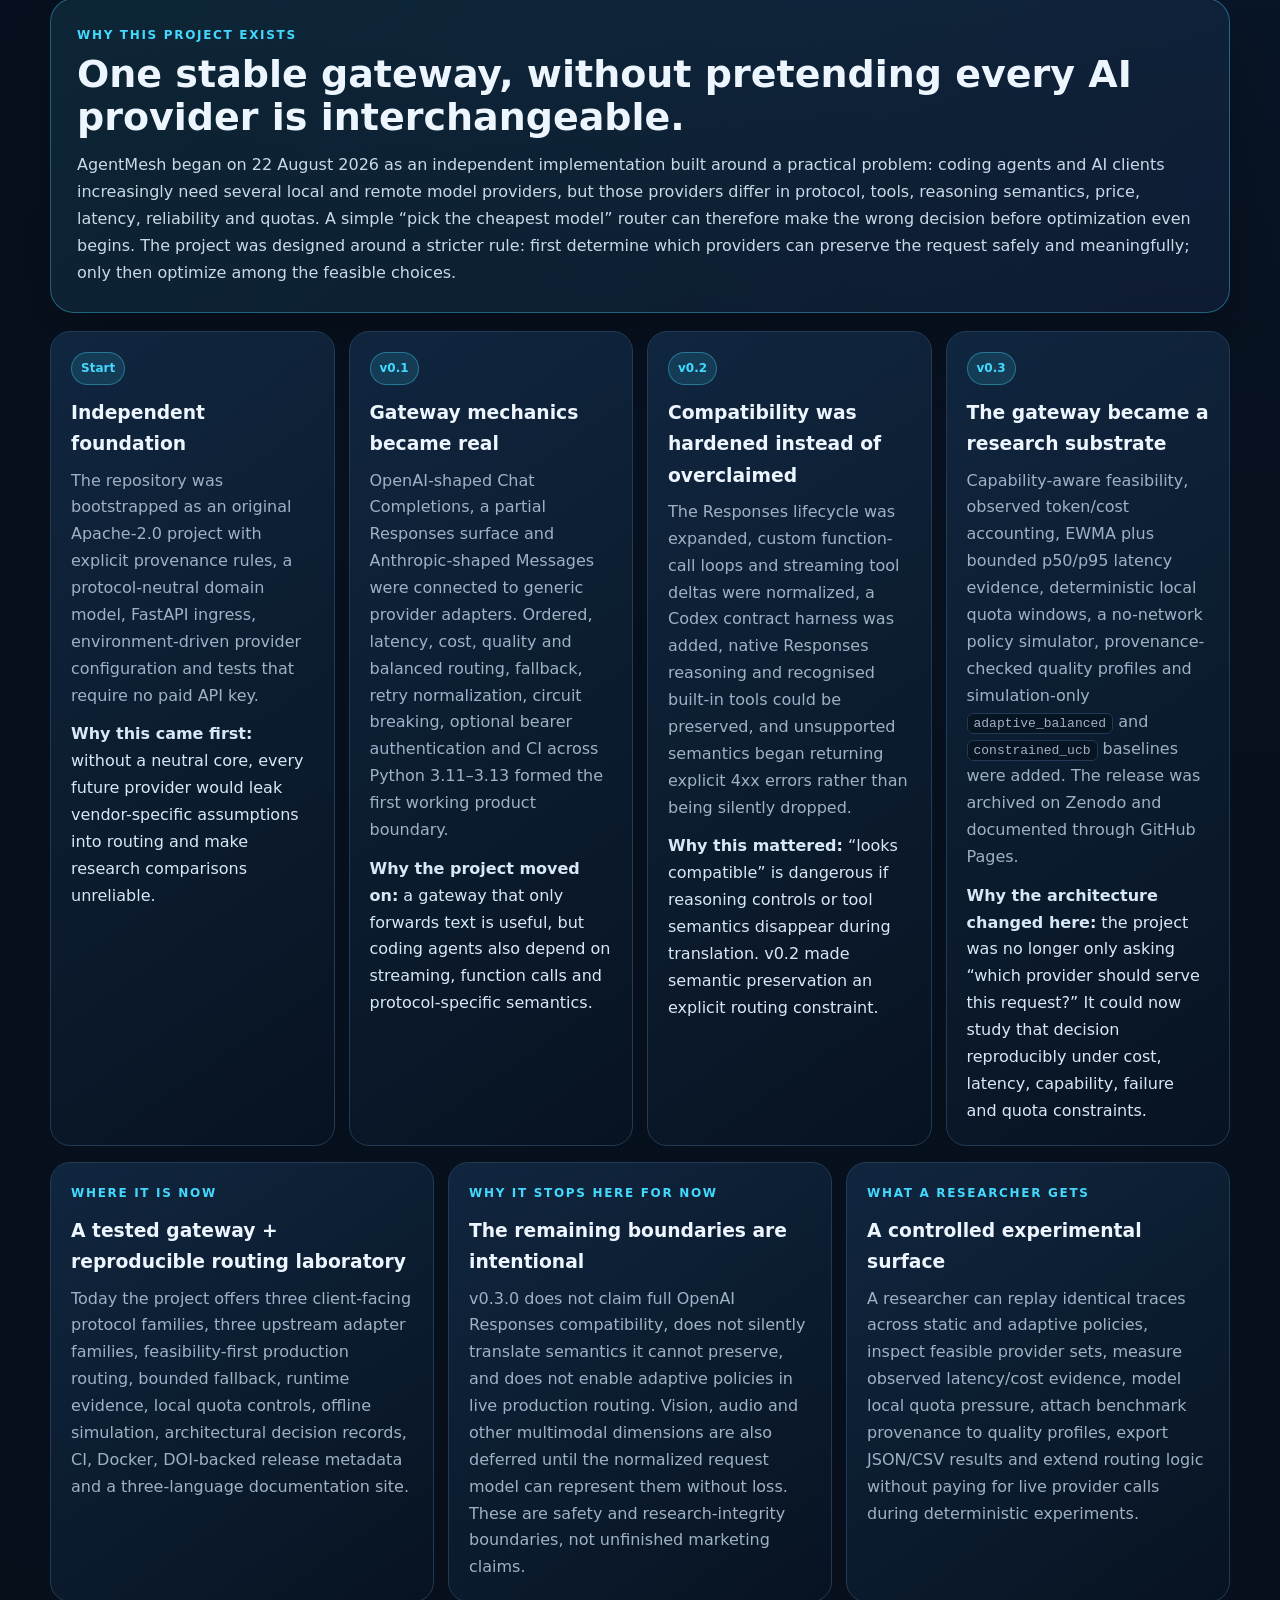
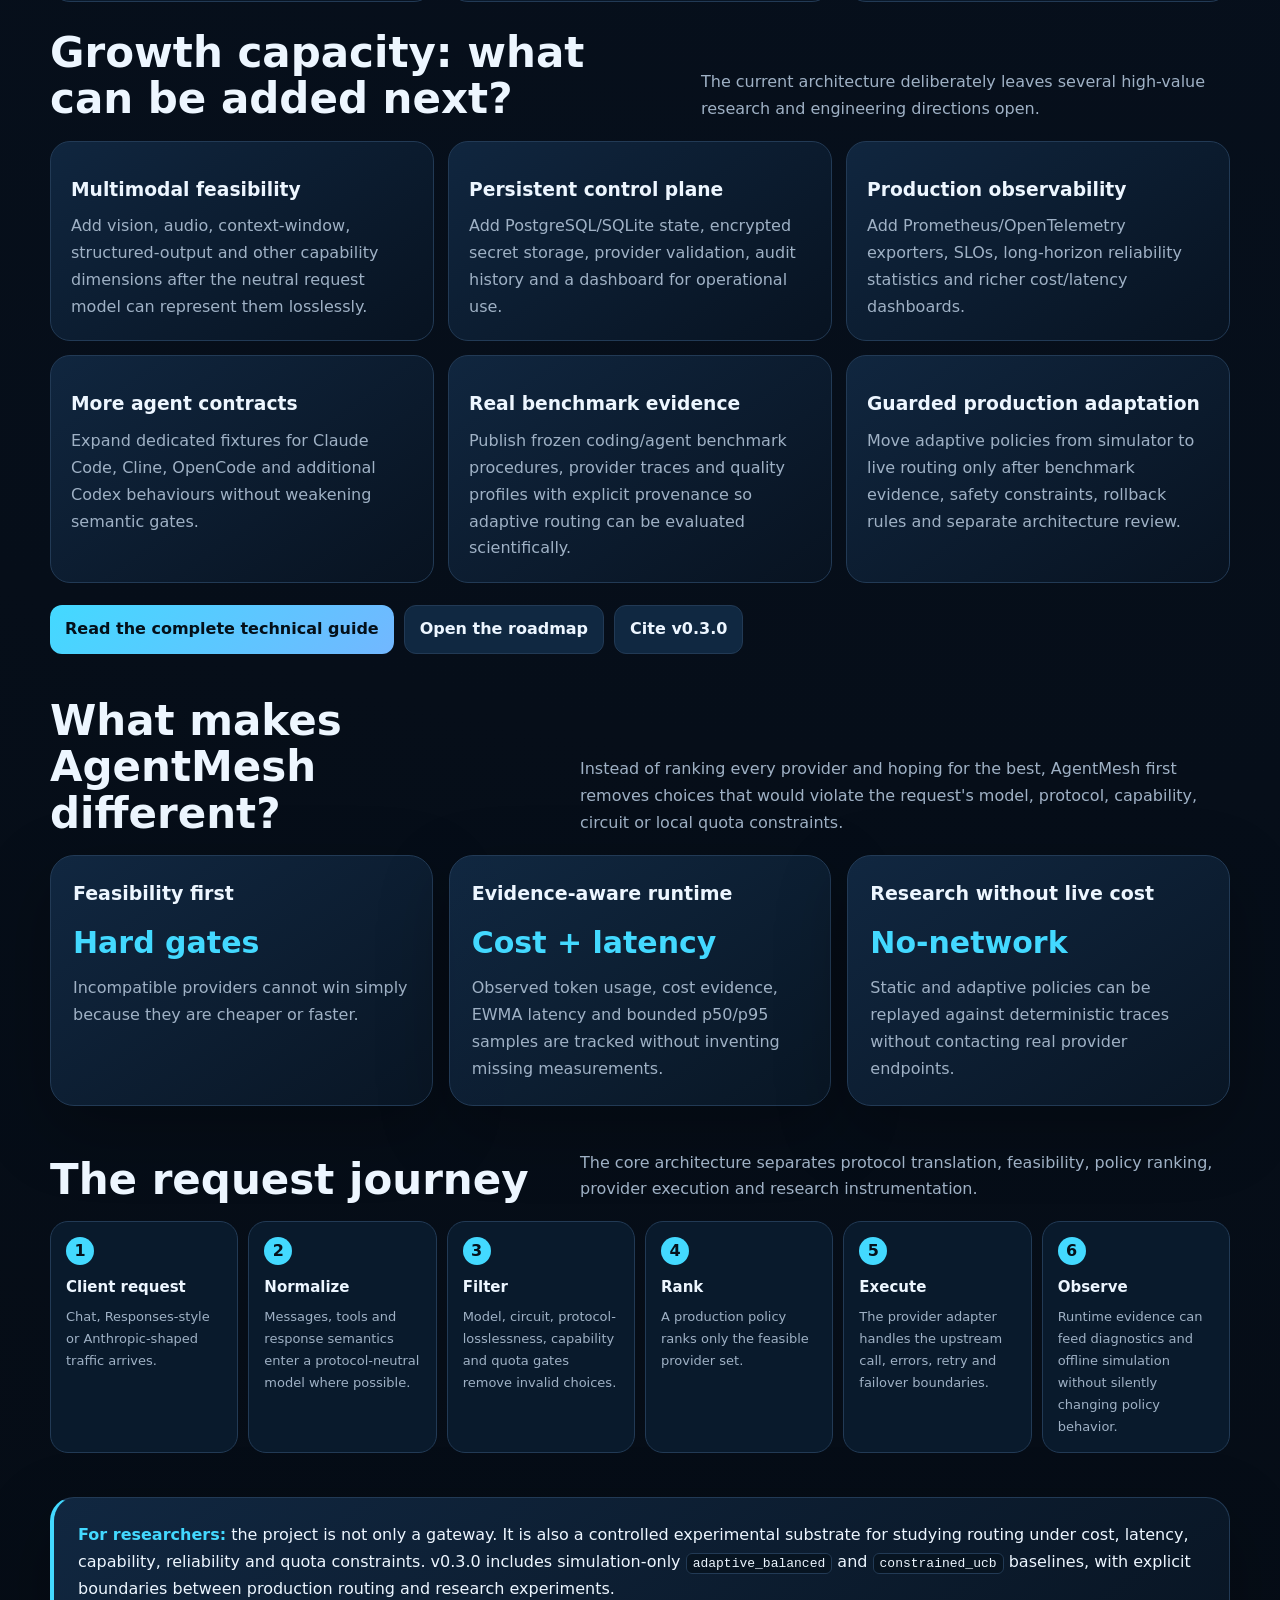
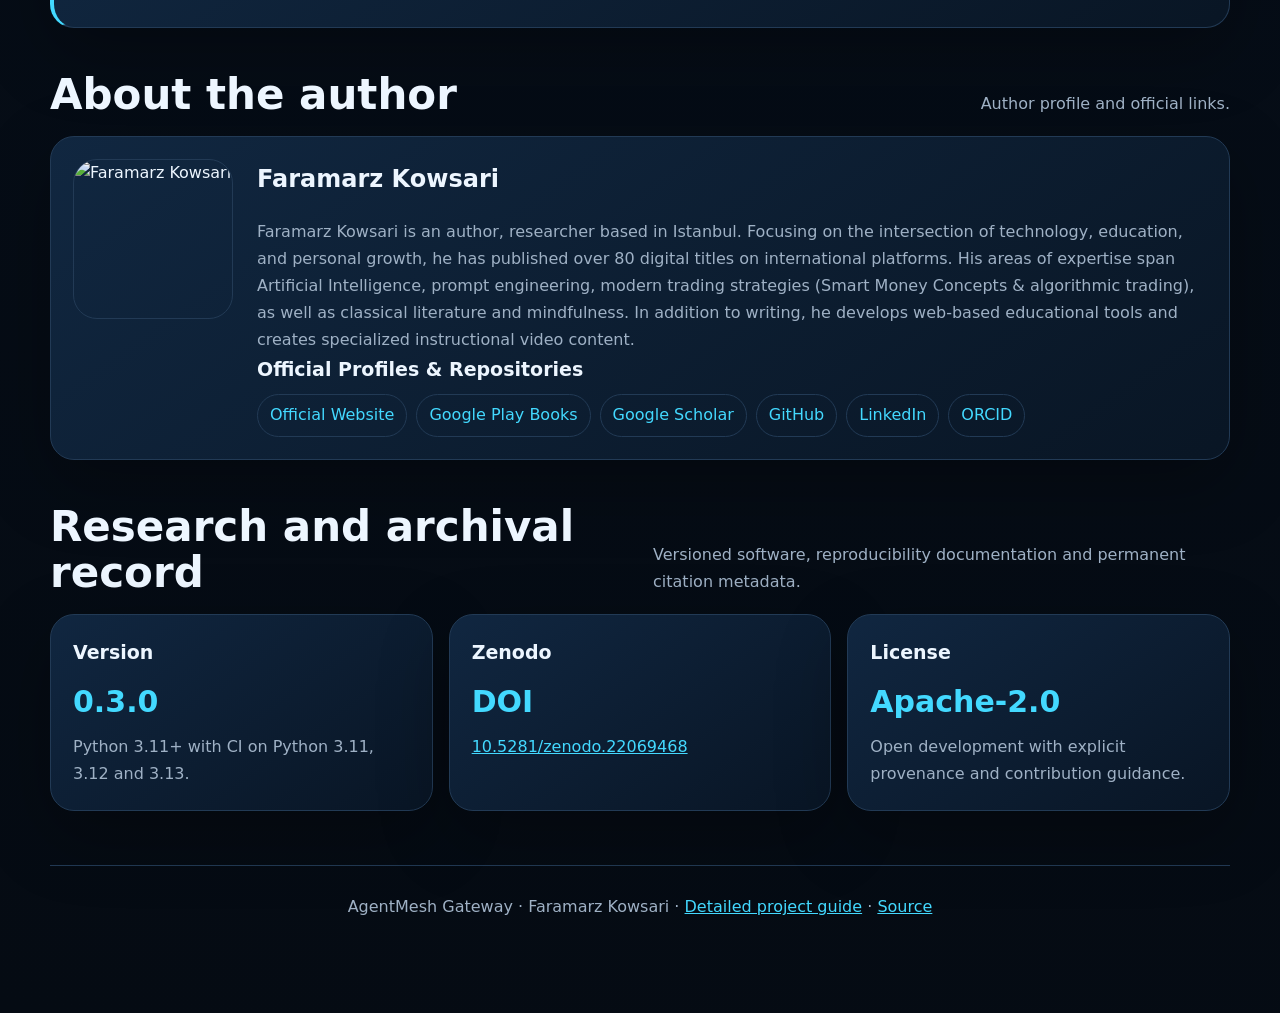
==== commit fe765fb4: "docs: add multilingual project story and growth roadmap" ====
--- a/docs/index.html
+++ b/docs/index.html
@@ -1 +1 @@
-<!doctype html><html lang="en"><head><meta charset="utf-8"><meta name="viewport" content="width=device-width,initial-scale=1"><title>AgentMesh Gateway | Protocol-Aware AI Gateway & Routing Research</title><meta name="description" content="AgentMesh Gateway is a protocol-aware AI coding-agent and model gateway with feasibility-first routing, fallback, observed evidence, deterministic simulation and offline adaptive-routing research tools."><meta name="author" content="Faramarz Kowsari"><meta name="robots" content="index,follow,max-image-preview:large"><link rel="canonical" href="https://faramarzkowsari.github.io/agentmesh-gateway/"><link rel="alternate" hreflang="en" href="https://faramarzkowsari.github.io/agentmesh-gateway/"><link rel="alternate" hreflang="tr" href="https://faramarzkowsari.github.io/agentmesh-gateway/tr/"><link rel="alternate" hreflang="es" href="https://faramarzkowsari.github.io/agentmesh-gateway/es/"><link rel="alternate" hreflang="x-default" href="https://faramarzkowsari.github.io/agentmesh-gateway/"><meta property="og:type" content="website"><meta property="og:locale" content="en_US"><meta property="og:title" content="AgentMesh Gateway | Protocol-Aware AI Gateway & Routing Research"><meta property="og:description" content="Feasibility-first AI gateway and reproducible routing research substrate."><meta property="og:image" content="https://faramarzkowsari.github.io/agentmesh-gateway/social-preview.jpg"><meta property="og:image:secure_url" content="https://faramarzkowsari.github.io/agentmesh-gateway/social-preview.jpg"><meta property="og:image:type" content="image/jpeg"><meta property="og:image:alt" content="AgentMesh Gateway — Faramarz Kowsari"><meta name="twitter:card" content="summary_large_image"><meta name="twitter:title" content="AgentMesh Gateway | Protocol-Aware AI Gateway & Routing Research"><meta name="twitter:description" content="Feasibility-first AI gateway and reproducible routing research substrate."><meta name="twitter:image" content="https://faramarzkowsari.github.io/agentmesh-gateway/social-preview.jpg"><link rel="stylesheet" href="assets/site.css"><script type="application/ld+json">{"@context":"https://schema.org","@graph":[{"@type":"Person","@id":"https://faramarzkowsari.github.io/#faramarz-kowsari","name":"Faramarz Kowsari","url":"https://FaramarzKowsari.github.io","image":"https://avatars.githubusercontent.com/u/105053743?v=4&s=640","jobTitle":"Author and Researcher","sameAs":["https://play.google.com/store/search?q=Faramarz%20Kowsari&c=books","https://scholar.google.com/citations?user=G7tP5WMAAAAJ&hl=en","https://github.com/FaramarzKowsari","https://www.linkedin.com/in/faramarzkowsari","https://orcid.org/0000-0003-1692-0453"]},{"@type":"SoftwareSourceCode","@id":"https://faramarzkowsari.github.io/agentmesh-gateway/#software","name":"AgentMesh Gateway","version":"0.3.0","codeRepository":"https://github.com/FaramarzKowsari/agentmesh-gateway","programmingLanguage":"Python","license":"https://github.com/FaramarzKowsari/agentmesh-gateway/blob/main/LICENSE","author":{"@id":"https://faramarzkowsari.github.io/#faramarz-kowsari"},"identifier":"10.5281/zenodo.22069468","description":"Protocol-aware AI coding-agent and model gateway with feasibility-first routing and reproducible offline routing research tools."}]}</script></head><body><main class="wrap"><div class="topbar"><div class="brand"><span class="brand-dot"></span>AgentMesh Gateway</div><nav class="lang"><a class="active" href="./">English</a><a href="tr/">Türkçe</a><a href="es/">Español</a></nav></div><div class="hero-image"><img src="social-preview.jpg" alt="AgentMesh Gateway social preview by Faramarz Kowsari"></div><div class="hero-grid"><header class="hero"><div class="eyebrow">Open research software · AI infrastructure · v0.3.0</div><h1>One gateway. Many AI protocols and providers.</h1><p class="lead">AgentMesh Gateway gives AI clients and coding agents a stable entry point, then decides which configured provider is actually eligible before any routing policy is allowed to optimize for latency, cost, quality or order.</p><div class="tags"><span class="tag">OpenAI-shaped APIs</span><span class="tag">Anthropic-shaped APIs</span><span class="tag">Responses-compatible path</span><span class="tag">Failover</span><span class="tag">Deterministic simulation</span><span class="tag">Adaptive routing research</span></div><div class="actions"><a class="btn primary" href="project.html">Explore how the project works</a><a class="btn" href="https://github.com/FaramarzKowsari/agentmesh-gateway">GitHub Repository</a><a class="btn" href="https://doi.org/10.5281/zenodo.22069468">Zenodo DOI</a></div></header><aside class="profile"><img src="https://avatars.githubusercontent.com/u/105053743?v=4&s=640" alt="Faramarz Kowsari"><h2>Faramarz Kowsari</h2><p class="role">Author · Researcher · Istanbul</p><p>Author and researcher working across AI, education, digital publishing and applied research software.</p><div class="profile-links"><a href="#author">Full biography</a><a href="https://FaramarzKowsari.github.io">Official Website</a><a href="https://play.google.com/store/search?q=Faramarz%20Kowsari&c=books">Google Play Books</a><a href="https://scholar.google.com/citations?user=G7tP5WMAAAAJ&hl=en">Google Scholar</a><a href="https://github.com/FaramarzKowsari">GitHub</a><a href="https://www.linkedin.com/in/faramarzkowsari">LinkedIn</a><a href="https://orcid.org/0000-0003-1692-0453">ORCID</a></div></aside></div><section><div class="section-title"><h2>What makes AgentMesh different?</h2><p>Instead of ranking every provider and hoping for the best, AgentMesh first removes choices that would violate the request's model, protocol, capability, circuit or local quota constraints.</p></div><div class="grid"><div class="card"><h3>Feasibility first</h3><strong class="metric">Hard gates</strong><p>Incompatible providers cannot win simply because they are cheaper or faster.</p></div><div class="card"><h3>Evidence-aware runtime</h3><strong class="metric">Cost + latency</strong><p>Observed token usage, cost evidence, EWMA latency and bounded p50/p95 samples are tracked without inventing missing measurements.</p></div><div class="card"><h3>Research without live cost</h3><strong class="metric">No-network</strong><p>Static and adaptive policies can be replayed against deterministic traces without contacting real provider endpoints.</p></div></div></section><section><div class="section-title"><h2>The request journey</h2><p>The core architecture separates protocol translation, feasibility, policy ranking, provider execution and research instrumentation.</p></div><div class="flow"><div class="step"><span class="n">1</span><h3>Client request</h3><p>Chat, Responses-style or Anthropic-shaped traffic arrives.</p></div><div class="step"><span class="n">2</span><h3>Normalize</h3><p>Messages, tools and response semantics enter a protocol-neutral model where possible.</p></div><div class="step"><span class="n">3</span><h3>Filter</h3><p>Model, circuit, protocol-losslessness, capability and quota gates remove invalid choices.</p></div><div class="step"><span class="n">4</span><h3>Rank</h3><p>A production policy ranks only the feasible provider set.</p></div><div class="step"><span class="n">5</span><h3>Execute</h3><p>The provider adapter handles the upstream call, errors, retry and failover boundaries.</p></div><div class="step"><span class="n">6</span><h3>Observe</h3><p>Runtime evidence can feed diagnostics and offline simulation without silently changing policy behavior.</p></div></div></section><section><div class="callout"><strong>For researchers:</strong> the project is not only a gateway. It is also a controlled experimental substrate for studying routing under cost, latency, capability, reliability and quota constraints. v0.3.0 includes simulation-only <code>adaptive_balanced</code> and <code>constrained_ucb</code> baselines, with explicit boundaries between production routing and research experiments.</div></section><section id="author"><div class="section-title"><h2>About the author</h2><p>Author profile and official links.</p></div><div class="card author"><img src="https://avatars.githubusercontent.com/u/105053743?v=4&s=640" alt="Faramarz Kowsari"><div><h2>Faramarz Kowsari</h2><p>Faramarz Kowsari is an author, researcher based in Istanbul. Focusing on the intersection of technology, education, and personal growth, he has published over 80 digital titles on international platforms. His areas of expertise span Artificial Intelligence, prompt engineering, modern trading strategies (Smart Money Concepts &amp; algorithmic trading), as well as classical literature and mindfulness. In addition to writing, he develops web-based educational tools and creates specialized instructional video content.</p><h3>Official Profiles &amp; Repositories</h3><div class="official"><a href="https://FaramarzKowsari.github.io">Official Website</a><a href="https://play.google.com/store/search?q=Faramarz%20Kowsari&c=books">Google Play Books</a><a href="https://scholar.google.com/citations?user=G7tP5WMAAAAJ&hl=en">Google Scholar</a><a href="https://github.com/FaramarzKowsari">GitHub</a><a href="https://www.linkedin.com/in/faramarzkowsari">LinkedIn</a><a href="https://orcid.org/0000-0003-1692-0453">ORCID</a></div></div></div></section><section><div class="section-title"><h2>Research and archival record</h2><p>Versioned software, reproducibility documentation and permanent citation metadata.</p></div><div class="grid"><div class="card"><h3>Version</h3><strong class="metric">0.3.0</strong><p>Python 3.11+ with CI on Python 3.11, 3.12 and 3.13.</p></div><div class="card"><h3>Zenodo</h3><strong class="metric">DOI</strong><p><a href="https://doi.org/10.5281/zenodo.22069468">10.5281/zenodo.22069468</a></p></div><div class="card"><h3>License</h3><strong class="metric">Apache-2.0</strong><p>Open development with explicit provenance and contribution guidance.</p></div></div></section><footer class="footer">AgentMesh Gateway · Faramarz Kowsari · <a href="project.html">Detailed project guide</a> · <a href="https://github.com/FaramarzKowsari/agentmesh-gateway">Source</a></footer></main></body></html>+<!doctype html><html lang="en"><head><meta charset="utf-8"><meta name="viewport" content="width=device-width,initial-scale=1"><title>AgentMesh Gateway | Protocol-Aware AI Gateway & Routing Research</title><meta name="description" content="AgentMesh Gateway is a protocol-aware AI coding-agent and model gateway with feasibility-first routing, fallback, observed evidence, deterministic simulation and offline adaptive-routing research tools."><meta name="author" content="Faramarz Kowsari"><meta name="robots" content="index,follow,max-image-preview:large"><link rel="canonical" href="https://faramarzkowsari.github.io/agentmesh-gateway/"><link rel="alternate" hreflang="en" href="https://faramarzkowsari.github.io/agentmesh-gateway/"><link rel="alternate" hreflang="tr" href="https://faramarzkowsari.github.io/agentmesh-gateway/tr/"><link rel="alternate" hreflang="es" href="https://faramarzkowsari.github.io/agentmesh-gateway/es/"><link rel="alternate" hreflang="x-default" href="https://faramarzkowsari.github.io/agentmesh-gateway/"><meta property="og:type" content="website"><meta property="og:locale" content="en_US"><meta property="og:title" content="AgentMesh Gateway | Protocol-Aware AI Gateway & Routing Research"><meta property="og:description" content="Feasibility-first AI gateway and reproducible routing research substrate."><meta property="og:image" content="https://faramarzkowsari.github.io/agentmesh-gateway/social-preview.jpg"><meta property="og:image:secure_url" content="https://faramarzkowsari.github.io/agentmesh-gateway/social-preview.jpg"><meta property="og:image:type" content="image/jpeg"><meta property="og:image:alt" content="AgentMesh Gateway — Faramarz Kowsari"><meta name="twitter:card" content="summary_large_image"><meta name="twitter:title" content="AgentMesh Gateway | Protocol-Aware AI Gateway & Routing Research"><meta name="twitter:description" content="Feasibility-first AI gateway and reproducible routing research substrate."><meta name="twitter:image" content="https://faramarzkowsari.github.io/agentmesh-gateway/social-preview.jpg"><link rel="stylesheet" href="assets/site.css"><script type="application/ld+json">{"@context":"https://schema.org","@graph":[{"@type":"Person","@id":"https://faramarzkowsari.github.io/#faramarz-kowsari","name":"Faramarz Kowsari","url":"https://FaramarzKowsari.github.io","image":"https://avatars.githubusercontent.com/u/105053743?v=4&s=640","jobTitle":"Author and Researcher","sameAs":["https://play.google.com/store/search?q=Faramarz%20Kowsari&c=books","https://scholar.google.com/citations?user=G7tP5WMAAAAJ&hl=en","https://github.com/FaramarzKowsari","https://www.linkedin.com/in/faramarzkowsari","https://orcid.org/0000-0003-1692-0453"]},{"@type":"SoftwareSourceCode","@id":"https://faramarzkowsari.github.io/agentmesh-gateway/#software","name":"AgentMesh Gateway","version":"0.3.0","codeRepository":"https://github.com/FaramarzKowsari/agentmesh-gateway","programmingLanguage":"Python","license":"https://github.com/FaramarzKowsari/agentmesh-gateway/blob/main/LICENSE","author":{"@id":"https://faramarzkowsari.github.io/#faramarz-kowsari"},"identifier":"10.5281/zenodo.22069468","description":"Protocol-aware AI coding-agent and model gateway with feasibility-first routing and reproducible offline routing research tools."}]}</script></head><body><main class="wrap"><div class="topbar"><div class="brand"><span class="brand-dot"></span>AgentMesh Gateway</div><nav class="lang"><a class="active" href="./">English</a><a href="tr/">Türkçe</a><a href="es/">Español</a></nav></div><div class="hero-image"><img src="social-preview.jpg" alt="AgentMesh Gateway social preview by Faramarz Kowsari"></div><div class="hero-grid"><header class="hero"><div class="eyebrow">Open research software · AI infrastructure · v0.3.0</div><h1>One gateway. Many AI protocols and providers.</h1><p class="lead">AgentMesh Gateway gives AI clients and coding agents a stable entry point, then decides which configured provider is actually eligible before any routing policy is allowed to optimize for latency, cost, quality or order.</p><div class="tags"><span class="tag">OpenAI-shaped APIs</span><span class="tag">Anthropic-shaped APIs</span><span class="tag">Responses-compatible path</span><span class="tag">Failover</span><span class="tag">Deterministic simulation</span><span class="tag">Adaptive routing research</span></div><div class="actions"><a class="btn primary" href="#project-story">Project story &amp; roadmap</a><a class="btn" href="project.html">Complete technical guide</a><a class="btn" href="https://github.com/FaramarzKowsari/agentmesh-gateway">GitHub Repository</a><a class="btn" href="https://doi.org/10.5281/zenodo.22069468">Zenodo DOI</a></div></header><aside class="profile"><img src="https://avatars.githubusercontent.com/u/105053743?v=4&s=640" alt="Faramarz Kowsari"><h2>Faramarz Kowsari</h2><p class="role">Author · Researcher · Istanbul</p><p>Author and researcher working across AI, education, digital publishing and applied research software.</p><div class="profile-links"><a href="#author">Full biography</a><a href="https://FaramarzKowsari.github.io">Official Website</a><a href="https://play.google.com/store/search?q=Faramarz%20Kowsari&c=books">Google Play Books</a><a href="https://scholar.google.com/citations?user=G7tP5WMAAAAJ&hl=en">Google Scholar</a><a href="https://github.com/FaramarzKowsari">GitHub</a><a href="https://www.linkedin.com/in/faramarzkowsari">LinkedIn</a><a href="https://orcid.org/0000-0003-1692-0453">ORCID</a></div></aside></div><section id="project-story" class="story-section"><div class="section-title"><h2>Project story: how AgentMesh reached v0.3.0</h2><p>A plain-language timeline of why the project was started, what changed at each stage, why the current boundary exists, and where the architecture can grow next.</p></div><div class="story-panel"><div class="story-kicker">WHY THIS PROJECT EXISTS</div><h3>One stable gateway, without pretending every AI provider is interchangeable.</h3><p>AgentMesh began on 22 August 2026 as an independent implementation built around a practical problem: coding agents and AI clients increasingly need several local and remote model providers, but those providers differ in protocol, tools, reasoning semantics, price, latency, reliability and quotas. A simple “pick the cheapest model” router can therefore make the wrong decision before optimization even begins. The project was designed around a stricter rule: first determine which providers can preserve the request safely and meaningfully; only then optimize among the feasible choices.</p></div><div class="timeline"><article class="timeline-item"><span class="timeline-badge">Start</span><h3>Independent foundation</h3><p>The repository was bootstrapped as an original Apache-2.0 project with explicit provenance rules, a protocol-neutral domain model, FastAPI ingress, environment-driven provider configuration and tests that require no paid API key.</p><p class="story-why"><strong>Why this came first:</strong> without a neutral core, every future provider would leak vendor-specific assumptions into routing and make research comparisons unreliable.</p></article><article class="timeline-item"><span class="timeline-badge">v0.1</span><h3>Gateway mechanics became real</h3><p>OpenAI-shaped Chat Completions, a partial Responses surface and Anthropic-shaped Messages were connected to generic provider adapters. Ordered, latency, cost, quality and balanced routing, fallback, retry normalization, circuit breaking, optional bearer authentication and CI across Python 3.11–3.13 formed the first working product boundary.</p><p class="story-why"><strong>Why the project moved on:</strong> a gateway that only forwards text is useful, but coding agents also depend on streaming, function calls and protocol-specific semantics.</p></article><article class="timeline-item"><span class="timeline-badge">v0.2</span><h3>Compatibility was hardened instead of overclaimed</h3><p>The Responses lifecycle was expanded, custom function-call loops and streaming tool deltas were normalized, a Codex contract harness was added, native Responses reasoning and recognised built-in tools could be preserved, and unsupported semantics began returning explicit 4xx errors rather than being silently dropped.</p><p class="story-why"><strong>Why this mattered:</strong> “looks compatible” is dangerous if reasoning controls or tool semantics disappear during translation. v0.2 made semantic preservation an explicit routing constraint.</p></article><article class="timeline-item"><span class="timeline-badge">v0.3</span><h3>The gateway became a research substrate</h3><p>Capability-aware feasibility, observed token/cost accounting, EWMA plus bounded p50/p95 latency evidence, deterministic local quota windows, a no-network policy simulator, provenance-checked quality profiles and simulation-only <code>adaptive_balanced</code> and <code>constrained_ucb</code> baselines were added. The release was archived on Zenodo and documented through GitHub Pages.</p><p class="story-why"><strong>Why the architecture changed here:</strong> the project was no longer only asking “which provider should serve this request?” It could now study that decision reproducibly under cost, latency, capability, failure and quota constraints.</p></article></div><div class="status-grid"><article class="status-card"><div class="story-kicker">WHERE IT IS NOW</div><h3>A tested gateway + reproducible routing laboratory</h3><p>Today the project offers three client-facing protocol families, three upstream adapter families, feasibility-first production routing, bounded fallback, runtime evidence, local quota controls, offline simulation, architectural decision records, CI, Docker, DOI-backed release metadata and a three-language documentation site.</p></article><article class="status-card"><div class="story-kicker">WHY IT STOPS HERE FOR NOW</div><h3>The remaining boundaries are intentional</h3><p>v0.3.0 does not claim full OpenAI Responses compatibility, does not silently translate semantics it cannot preserve, and does not enable adaptive policies in live production routing. Vision, audio and other multimodal dimensions are also deferred until the normalized request model can represent them without loss. These are safety and research-integrity boundaries, not unfinished marketing claims.</p></article><article class="status-card"><div class="story-kicker">WHAT A RESEARCHER GETS</div><h3>A controlled experimental surface</h3><p>A researcher can replay identical traces across static and adaptive policies, inspect feasible provider sets, measure observed latency/cost evidence, model local quota pressure, attach benchmark provenance to quality profiles, export JSON/CSV results and extend routing logic without paying for live provider calls during deterministic experiments.</p></article></div><div class="section-title future-title"><h2>Growth capacity: what can be added next?</h2><p>The current architecture deliberately leaves several high-value research and engineering directions open.</p></div><div class="future-grid"><article class="future-card"><h3>Multimodal feasibility</h3><p>Add vision, audio, context-window, structured-output and other capability dimensions after the neutral request model can represent them losslessly.</p></article><article class="future-card"><h3>Persistent control plane</h3><p>Add PostgreSQL/SQLite state, encrypted secret storage, provider validation, audit history and a dashboard for operational use.</p></article><article class="future-card"><h3>Production observability</h3><p>Add Prometheus/OpenTelemetry exporters, SLOs, long-horizon reliability statistics and richer cost/latency dashboards.</p></article><article class="future-card"><h3>More agent contracts</h3><p>Expand dedicated fixtures for Claude Code, Cline, OpenCode and additional Codex behaviours without weakening semantic gates.</p></article><article class="future-card"><h3>Real benchmark evidence</h3><p>Publish frozen coding/agent benchmark procedures, provider traces and quality profiles with explicit provenance so adaptive routing can be evaluated scientifically.</p></article><article class="future-card"><h3>Guarded production adaptation</h3><p>Move adaptive policies from simulator to live routing only after benchmark evidence, safety constraints, rollback rules and separate architecture review.</p></article></div><div class="story-actions"><a class="btn primary" href="project.html">Read the complete technical guide</a><a class="btn" href="https://github.com/FaramarzKowsari/agentmesh-gateway/blob/main/ROADMAP.md">Open the roadmap</a><a class="btn" href="https://doi.org/10.5281/zenodo.22069468">Cite v0.3.0</a></div></section><section><div class="section-title"><h2>What makes AgentMesh different?</h2><p>Instead of ranking every provider and hoping for the best, AgentMesh first removes choices that would violate the request's model, protocol, capability, circuit or local quota constraints.</p></div><div class="grid"><div class="card"><h3>Feasibility first</h3><strong class="metric">Hard gates</strong><p>Incompatible providers cannot win simply because they are cheaper or faster.</p></div><div class="card"><h3>Evidence-aware runtime</h3><strong class="metric">Cost + latency</strong><p>Observed token usage, cost evidence, EWMA latency and bounded p50/p95 samples are tracked without inventing missing measurements.</p></div><div class="card"><h3>Research without live cost</h3><strong class="metric">No-network</strong><p>Static and adaptive policies can be replayed against deterministic traces without contacting real provider endpoints.</p></div></div></section><section><div class="section-title"><h2>The request journey</h2><p>The core architecture separates protocol translation, feasibility, policy ranking, provider execution and research instrumentation.</p></div><div class="flow"><div class="step"><span class="n">1</span><h3>Client request</h3><p>Chat, Responses-style or Anthropic-shaped traffic arrives.</p></div><div class="step"><span class="n">2</span><h3>Normalize</h3><p>Messages, tools and response semantics enter a protocol-neutral model where possible.</p></div><div class="step"><span class="n">3</span><h3>Filter</h3><p>Model, circuit, protocol-losslessness, capability and quota gates remove invalid choices.</p></div><div class="step"><span class="n">4</span><h3>Rank</h3><p>A production policy ranks only the feasible provider set.</p></div><div class="step"><span class="n">5</span><h3>Execute</h3><p>The provider adapter handles the upstream call, errors, retry and failover boundaries.</p></div><div class="step"><span class="n">6</span><h3>Observe</h3><p>Runtime evidence can feed diagnostics and offline simulation without silently changing policy behavior.</p></div></div></section><section><div class="callout"><strong>For researchers:</strong> the project is not only a gateway. It is also a controlled experimental substrate for studying routing under cost, latency, capability, reliability and quota constraints. v0.3.0 includes simulation-only <code>adaptive_balanced</code> and <code>constrained_ucb</code> baselines, with explicit boundaries between production routing and research experiments.</div></section><section id="author"><div class="section-title"><h2>About the author</h2><p>Author profile and official links.</p></div><div class="card author"><img src="https://avatars.githubusercontent.com/u/105053743?v=4&s=640" alt="Faramarz Kowsari"><div><h2>Faramarz Kowsari</h2><p>Faramarz Kowsari is an author, researcher based in Istanbul. Focusing on the intersection of technology, education, and personal growth, he has published over 80 digital titles on international platforms. His areas of expertise span Artificial Intelligence, prompt engineering, modern trading strategies (Smart Money Concepts &amp; algorithmic trading), as well as classical literature and mindfulness. In addition to writing, he develops web-based educational tools and creates specialized instructional video content.</p><h3>Official Profiles &amp; Repositories</h3><div class="official"><a href="https://FaramarzKowsari.github.io">Official Website</a><a href="https://play.google.com/store/search?q=Faramarz%20Kowsari&c=books">Google Play Books</a><a href="https://scholar.google.com/citations?user=G7tP5WMAAAAJ&hl=en">Google Scholar</a><a href="https://github.com/FaramarzKowsari">GitHub</a><a href="https://www.linkedin.com/in/faramarzkowsari">LinkedIn</a><a href="https://orcid.org/0000-0003-1692-0453">ORCID</a></div></div></div></section><section><div class="section-title"><h2>Research and archival record</h2><p>Versioned software, reproducibility documentation and permanent citation metadata.</p></div><div class="grid"><div class="card"><h3>Version</h3><strong class="metric">0.3.0</strong><p>Python 3.11+ with CI on Python 3.11, 3.12 and 3.13.</p></div><div class="card"><h3>Zenodo</h3><strong class="metric">DOI</strong><p><a href="https://doi.org/10.5281/zenodo.22069468">10.5281/zenodo.22069468</a></p></div><div class="card"><h3>License</h3><strong class="metric">Apache-2.0</strong><p>Open development with explicit provenance and contribution guidance.</p></div></div></section><footer class="footer">AgentMesh Gateway · Faramarz Kowsari · <a href="project.html">Detailed project guide</a> · <a href="https://github.com/FaramarzKowsari/agentmesh-gateway">Source</a></footer></main></body></html>
--- a/docs/assets/site.css
+++ b/docs/assets/site.css
@@ -1 +1 @@
-:root{--bg:#07111f;--panel:#0d1d31;--panel2:#10263f;--line:#223a55;--text:#edf6ff;--muted:#9fb1c5;--cyan:#43d9ff;--blue:#5b8cff;--green:#55e7a3;--orange:#ffb45c;--shadow:0 24px 70px rgba(0,0,0,.28)}*{box-sizing:border-box}html{scroll-behavior:smooth}body{margin:0;background:radial-gradient(circle at top right,#102848 0,#07111f 34%,#050b13 100%);color:var(--text);font-family:Inter,ui-sans-serif,system-ui,-apple-system,BlinkMacSystemFont,"Segoe UI",sans-serif;line-height:1.68}a{color:var(--cyan)}img{max-width:100%}.wrap{width:min(1180px,calc(100% - 34px));margin:auto;padding:28px 0 64px}.topbar{display:flex;align-items:center;justify-content:space-between;gap:18px;margin-bottom:24px}.brand{display:flex;align-items:center;gap:10px;font-weight:850;letter-spacing:.2px}.brand-dot{width:13px;height:13px;border-radius:50%;background:linear-gradient(135deg,var(--cyan),var(--blue));box-shadow:0 0 26px rgba(67,217,255,.8)}.lang{display:flex;gap:8px;flex-wrap:wrap}.lang a{padding:7px 12px;border:1px solid var(--line);border-radius:999px;text-decoration:none;color:var(--muted);font-weight:700;background:rgba(12,27,45,.72)}.lang a.active{background:var(--cyan);color:#04101a;border-color:var(--cyan)}.hero-image{border:1px solid var(--line);border-radius:28px;overflow:hidden;background:var(--panel);box-shadow:var(--shadow);margin-bottom:30px}.hero-image img{display:block;width:100%;height:auto}.hero-grid{display:grid;grid-template-columns:minmax(0,1.7fr) minmax(280px,.72fr);gap:22px;align-items:stretch}.hero,.profile,.card,.doc-card,.faq details,.callout{border:1px solid var(--line);background:linear-gradient(145deg,rgba(17,40,66,.96),rgba(9,22,37,.96));border-radius:24px;box-shadow:var(--shadow)}.hero{padding:34px}.eyebrow{color:var(--cyan);font-weight:850;text-transform:uppercase;letter-spacing:.12em;font-size:12px}.hero h1{font-size:clamp(38px,6vw,72px);line-height:1.03;margin:12px 0 18px;letter-spacing:-.04em}.hero .lead{font-size:19px;color:var(--muted);max-width:820px}.tags{display:flex;gap:9px;flex-wrap:wrap;margin:22px 0}.tag{border:1px solid var(--line);border-radius:999px;padding:7px 11px;color:#cfe7ff;background:rgba(5,14,24,.56);font-size:14px}.actions{display:flex;flex-wrap:wrap;gap:10px;margin-top:24px}.btn{display:inline-flex;align-items:center;justify-content:center;padding:10px 15px;border-radius:12px;text-decoration:none;font-weight:800;border:1px solid var(--line);background:#102841;color:var(--text)}.btn.primary{background:linear-gradient(135deg,var(--cyan),#72b7ff);color:#04101a;border:0}.btn.secondary{background:rgba(8,20,34,.75)}.profile{padding:24px;text-align:center}.profile img{width:152px;height:152px;border-radius:50%;object-fit:cover;border:3px solid rgba(67,217,255,.75);box-shadow:0 16px 50px rgba(0,0,0,.32)}.profile h2{margin:14px 0 2px;font-size:24px}.profile .role{color:var(--muted);margin:0 0 14px}.profile p{font-size:14px}.profile-links{display:grid;gap:8px;margin-top:16px}.profile-links a{text-decoration:none;border:1px solid var(--line);border-radius:12px;padding:8px;background:rgba(6,17,29,.62)}section{margin-top:44px}.section-title{display:flex;align-items:end;justify-content:space-between;gap:20px;margin-bottom:18px}.section-title h2{font-size:clamp(28px,4vw,42px);line-height:1.1;margin:0}.section-title p{color:var(--muted);max-width:650px;margin:0}.grid{display:grid;grid-template-columns:repeat(3,1fr);gap:16px}.card{padding:22px}.card h3{margin:0 0 8px;font-size:19px}.card strong.metric{display:block;font-size:30px;color:var(--cyan);margin:7px 0}.card p{margin:0;color:var(--muted)}.flow{display:grid;grid-template-columns:repeat(6,1fr);gap:10px}.flow .step{min-height:128px;padding:15px;border:1px solid var(--line);border-radius:18px;background:rgba(10,29,48,.84)}.flow .n{display:inline-flex;width:28px;height:28px;border-radius:50%;align-items:center;justify-content:center;background:var(--cyan);color:#05111b;font-weight:900}.flow h3{font-size:15px;margin:10px 0 6px}.flow p{font-size:13px;color:var(--muted);margin:0}.callout{padding:24px;border-left:4px solid var(--cyan)}.callout strong{color:var(--cyan)}.author{display:grid;grid-template-columns:160px 1fr;gap:24px;align-items:start}.author img{width:160px;height:160px;border-radius:24px;object-fit:cover;border:1px solid var(--line)}.author h2{margin-top:0}.author p{color:var(--muted)}.official{display:flex;flex-wrap:wrap;gap:9px}.official a{border:1px solid var(--line);border-radius:999px;padding:7px 12px;text-decoration:none}.footer{margin-top:54px;padding:28px 0;border-top:1px solid var(--line);color:var(--muted);text-align:center}.doc-header{padding:34px;border:1px solid var(--line);border-radius:28px;background:linear-gradient(145deg,rgba(17,40,66,.97),rgba(8,19,33,.97));box-shadow:var(--shadow)}.doc-header h1{font-size:clamp(36px,6vw,64px);line-height:1.06;margin:10px 0}.doc-header p{font-size:19px;color:var(--muted);max-width:900px}.doc-layout{display:grid;grid-template-columns:250px minmax(0,1fr);gap:26px;margin-top:28px}.toc{position:sticky;top:18px;align-self:start;border:1px solid var(--line);border-radius:20px;padding:18px;background:rgba(9,23,39,.94)}.toc strong{display:block;margin-bottom:8px}.toc a{display:block;padding:6px 0;color:var(--muted);text-decoration:none;font-size:14px}.toc a:hover{color:var(--cyan)}.doc article{min-width:0}.doc-card{padding:26px;margin-bottom:18px}.doc-card h2{font-size:28px;margin-top:0}.doc-card h3{margin-bottom:6px}.doc-card p,.doc-card li{color:#c8d5e3}.doc-card table{width:100%;border-collapse:collapse;margin-top:15px}.doc-card th,.doc-card td{padding:12px;border:1px solid var(--line);text-align:left;vertical-align:top}.doc-card th{background:rgba(67,217,255,.08)}code{background:#071421;border:1px solid var(--line);padding:2px 6px;border-radius:6px}.code{overflow:auto;background:#050c14;border:1px solid var(--line);border-radius:16px;padding:16px;color:#d8ecff}.faq details{padding:18px 20px;margin-bottom:10px}.faq summary{cursor:pointer;font-weight:800}.faq details p{color:var(--muted)}.badge-row{display:flex;flex-wrap:wrap;gap:8px}.badge{display:inline-flex;padding:7px 10px;border-radius:10px;background:rgba(67,217,255,.08);border:1px solid rgba(67,217,255,.28);color:#c6f4ff;font-size:13px}.muted{color:var(--muted)}@media(max-width:980px){.hero-grid,.doc-layout{grid-template-columns:1fr}.toc{position:relative;top:0}.flow{grid-template-columns:repeat(3,1fr)}.grid{grid-template-columns:1fr 1fr}}@media(max-width:680px){.wrap{width:min(100% - 22px,1180px);padding-top:16px}.topbar{align-items:flex-start;flex-direction:column}.hero{padding:24px}.profile{padding:20px}.grid,.flow,.author{grid-template-columns:1fr}.author img{width:120px;height:120px}.section-title{align-items:flex-start;flex-direction:column}.doc-header{padding:24px}.doc-card{padding:20px}}+:root{--bg:#07111f;--panel:#0d1d31;--panel2:#10263f;--line:#223a55;--text:#edf6ff;--muted:#9fb1c5;--cyan:#43d9ff;--blue:#5b8cff;--green:#55e7a3;--orange:#ffb45c;--shadow:0 24px 70px rgba(0,0,0,.28)}*{box-sizing:border-box}html{scroll-behavior:smooth}body{margin:0;background:radial-gradient(circle at top right,#102848 0,#07111f 34%,#050b13 100%);color:var(--text);font-family:Inter,ui-sans-serif,system-ui,-apple-system,BlinkMacSystemFont,"Segoe UI",sans-serif;line-height:1.68}a{color:var(--cyan)}img{max-width:100%}.wrap{width:min(1180px,calc(100% - 34px));margin:auto;padding:28px 0 64px}.topbar{display:flex;align-items:center;justify-content:space-between;gap:18px;margin-bottom:24px}.brand{display:flex;align-items:center;gap:10px;font-weight:850;letter-spacing:.2px}.brand-dot{width:13px;height:13px;border-radius:50%;background:linear-gradient(135deg,var(--cyan),var(--blue));box-shadow:0 0 26px rgba(67,217,255,.8)}.lang{display:flex;gap:8px;flex-wrap:wrap}.lang a{padding:7px 12px;border:1px solid var(--line);border-radius:999px;text-decoration:none;color:var(--muted);font-weight:700;background:rgba(12,27,45,.72)}.lang a.active{background:var(--cyan);color:#04101a;border-color:var(--cyan)}.hero-image{border:1px solid var(--line);border-radius:28px;overflow:hidden;background:var(--panel);box-shadow:var(--shadow);margin-bottom:30px}.hero-image img{display:block;width:100%;height:auto}.hero-grid{display:grid;grid-template-columns:minmax(0,1.7fr) minmax(280px,.72fr);gap:22px;align-items:stretch}.hero,.profile,.card,.doc-card,.faq details,.callout{border:1px solid var(--line);background:linear-gradient(145deg,rgba(17,40,66,.96),rgba(9,22,37,.96));border-radius:24px;box-shadow:var(--shadow)}.hero{padding:34px}.eyebrow{color:var(--cyan);font-weight:850;text-transform:uppercase;letter-spacing:.12em;font-size:12px}.hero h1{font-size:clamp(38px,6vw,72px);line-height:1.03;margin:12px 0 18px;letter-spacing:-.04em}.hero .lead{font-size:19px;color:var(--muted);max-width:820px}.tags{display:flex;gap:9px;flex-wrap:wrap;margin:22px 0}.tag{border:1px solid var(--line);border-radius:999px;padding:7px 11px;color:#cfe7ff;background:rgba(5,14,24,.56);font-size:14px}.actions{display:flex;flex-wrap:wrap;gap:10px;margin-top:24px}.btn{display:inline-flex;align-items:center;justify-content:center;padding:10px 15px;border-radius:12px;text-decoration:none;font-weight:800;border:1px solid var(--line);background:#102841;color:var(--text)}.btn.primary{background:linear-gradient(135deg,var(--cyan),#72b7ff);color:#04101a;border:0}.btn.secondary{background:rgba(8,20,34,.75)}.profile{padding:24px;text-align:center}.profile img{width:152px;height:152px;border-radius:50%;object-fit:cover;border:3px solid rgba(67,217,255,.75);box-shadow:0 16px 50px rgba(0,0,0,.32)}.profile h2{margin:14px 0 2px;font-size:24px}.profile .role{color:var(--muted);margin:0 0 14px}.profile p{font-size:14px}.profile-links{display:grid;gap:8px;margin-top:16px}.profile-links a{text-decoration:none;border:1px solid var(--line);border-radius:12px;padding:8px;background:rgba(6,17,29,.62)}section{margin-top:44px}.section-title{display:flex;align-items:end;justify-content:space-between;gap:20px;margin-bottom:18px}.section-title h2{font-size:clamp(28px,4vw,42px);line-height:1.1;margin:0}.section-title p{color:var(--muted);max-width:650px;margin:0}.grid{display:grid;grid-template-columns:repeat(3,1fr);gap:16px}.card{padding:22px}.card h3{margin:0 0 8px;font-size:19px}.card strong.metric{display:block;font-size:30px;color:var(--cyan);margin:7px 0}.card p{margin:0;color:var(--muted)}.flow{display:grid;grid-template-columns:repeat(6,1fr);gap:10px}.flow .step{min-height:128px;padding:15px;border:1px solid var(--line);border-radius:18px;background:rgba(10,29,48,.84)}.flow .n{display:inline-flex;width:28px;height:28px;border-radius:50%;align-items:center;justify-content:center;background:var(--cyan);color:#05111b;font-weight:900}.flow h3{font-size:15px;margin:10px 0 6px}.flow p{font-size:13px;color:var(--muted);margin:0}.callout{padding:24px;border-left:4px solid var(--cyan)}.callout strong{color:var(--cyan)}.author{display:grid;grid-template-columns:160px 1fr;gap:24px;align-items:start}.author img{width:160px;height:160px;border-radius:24px;object-fit:cover;border:1px solid var(--line)}.author h2{margin-top:0}.author p{color:var(--muted)}.official{display:flex;flex-wrap:wrap;gap:9px}.official a{border:1px solid var(--line);border-radius:999px;padding:7px 12px;text-decoration:none}.footer{margin-top:54px;padding:28px 0;border-top:1px solid var(--line);color:var(--muted);text-align:center}.doc-header{padding:34px;border:1px solid var(--line);border-radius:28px;background:linear-gradient(145deg,rgba(17,40,66,.97),rgba(8,19,33,.97));box-shadow:var(--shadow)}.doc-header h1{font-size:clamp(36px,6vw,64px);line-height:1.06;margin:10px 0}.doc-header p{font-size:19px;color:var(--muted);max-width:900px}.doc-layout{display:grid;grid-template-columns:250px minmax(0,1fr);gap:26px;margin-top:28px}.toc{position:sticky;top:18px;align-self:start;border:1px solid var(--line);border-radius:20px;padding:18px;background:rgba(9,23,39,.94)}.toc strong{display:block;margin-bottom:8px}.toc a{display:block;padding:6px 0;color:var(--muted);text-decoration:none;font-size:14px}.toc a:hover{color:var(--cyan)}.doc article{min-width:0}.doc-card{padding:26px;margin-bottom:18px}.doc-card h2{font-size:28px;margin-top:0}.doc-card h3{margin-bottom:6px}.doc-card p,.doc-card li{color:#c8d5e3}.doc-card table{width:100%;border-collapse:collapse;margin-top:15px}.doc-card th,.doc-card td{padding:12px;border:1px solid var(--line);text-align:left;vertical-align:top}.doc-card th{background:rgba(67,217,255,.08)}code{background:#071421;border:1px solid var(--line);padding:2px 6px;border-radius:6px}.code{overflow:auto;background:#050c14;border:1px solid var(--line);border-radius:16px;padding:16px;color:#d8ecff}.faq details{padding:18px 20px;margin-bottom:10px}.faq summary{cursor:pointer;font-weight:800}.faq details p{color:var(--muted)}.badge-row{display:flex;flex-wrap:wrap;gap:8px}.badge{display:inline-flex;padding:7px 10px;border-radius:10px;background:rgba(67,217,255,.08);border:1px solid rgba(67,217,255,.28);color:#c6f4ff;font-size:13px}.muted{color:var(--muted)}@media(max-width:980px){.hero-grid,.doc-layout{grid-template-columns:1fr}.toc{position:relative;top:0}.flow{grid-template-columns:repeat(3,1fr)}.grid{grid-template-columns:1fr 1fr}}@media(max-width:680px){.wrap{width:min(100% - 22px,1180px);padding-top:16px}.topbar{align-items:flex-start;flex-direction:column}.hero{padding:24px}.profile{padding:20px}.grid,.flow,.author{grid-template-columns:1fr}.author img{width:120px;height:120px}.section-title{align-items:flex-start;flex-direction:column}.doc-header{padding:24px}.doc-card{padding:20px}}.story-section{scroll-margin-top:20px}.story-panel{margin-bottom:18px;padding:26px;border:1px solid rgba(67,217,255,.36);border-radius:24px;background:linear-gradient(135deg,rgba(67,217,255,.10),rgba(91,140,255,.08));box-shadow:var(--shadow)}.story-panel h3{font-size:clamp(24px,3.4vw,38px);line-height:1.15;margin:8px 0 12px}.story-panel p{margin:0;color:#c9d9e8}.story-kicker{font-size:12px;font-weight:900;letter-spacing:.14em;color:var(--cyan)}.timeline{display:grid;grid-template-columns:repeat(4,1fr);gap:14px}.timeline-item,.status-card,.future-card{border:1px solid var(--line);border-radius:20px;background:linear-gradient(145deg,rgba(17,40,66,.92),rgba(8,19,33,.94));padding:20px}.timeline-badge{display:inline-flex;padding:5px 9px;border-radius:999px;background:rgba(67,217,255,.13);border:1px solid rgba(67,217,255,.38);color:var(--cyan);font-size:12px;font-weight:900}.timeline-item h3,.status-card h3,.future-card h3{margin:12px 0 8px}.timeline-item p,.status-card p,.future-card p{color:var(--muted);margin:0}.timeline-item .story-why{margin-top:12px;color:#d8e8f7}.status-grid{display:grid;grid-template-columns:repeat(3,1fr);gap:14px;margin-top:16px}.future-title{margin-top:28px}.future-grid{display:grid;grid-template-columns:repeat(3,1fr);gap:14px}.story-actions{display:flex;flex-wrap:wrap;gap:10px;margin-top:22px}@media(max-width:980px){.timeline{grid-template-columns:1fr 1fr}.status-grid,.future-grid{grid-template-columns:1fr 1fr}}@media(max-width:680px){.timeline,.status-grid,.future-grid{grid-template-columns:1fr}.story-panel,.timeline-item,.status-card,.future-card{padding:18px}}
